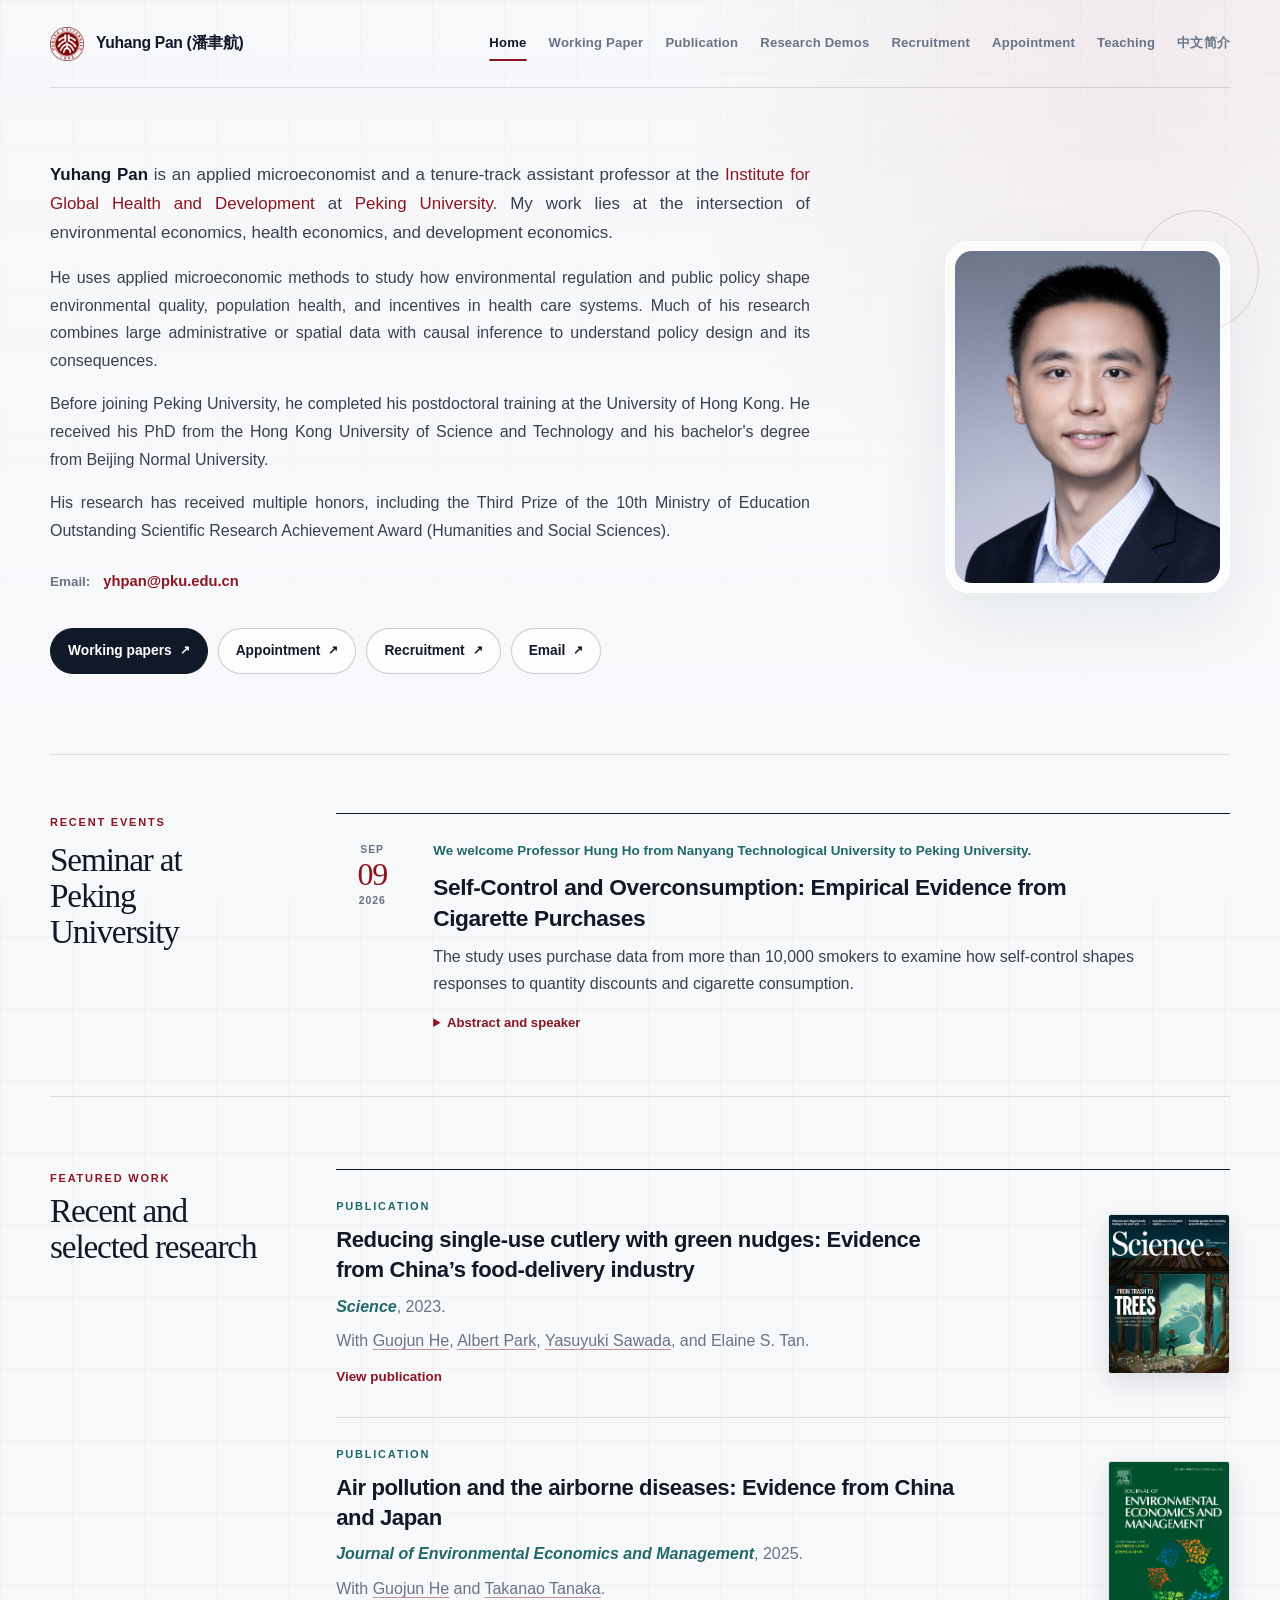
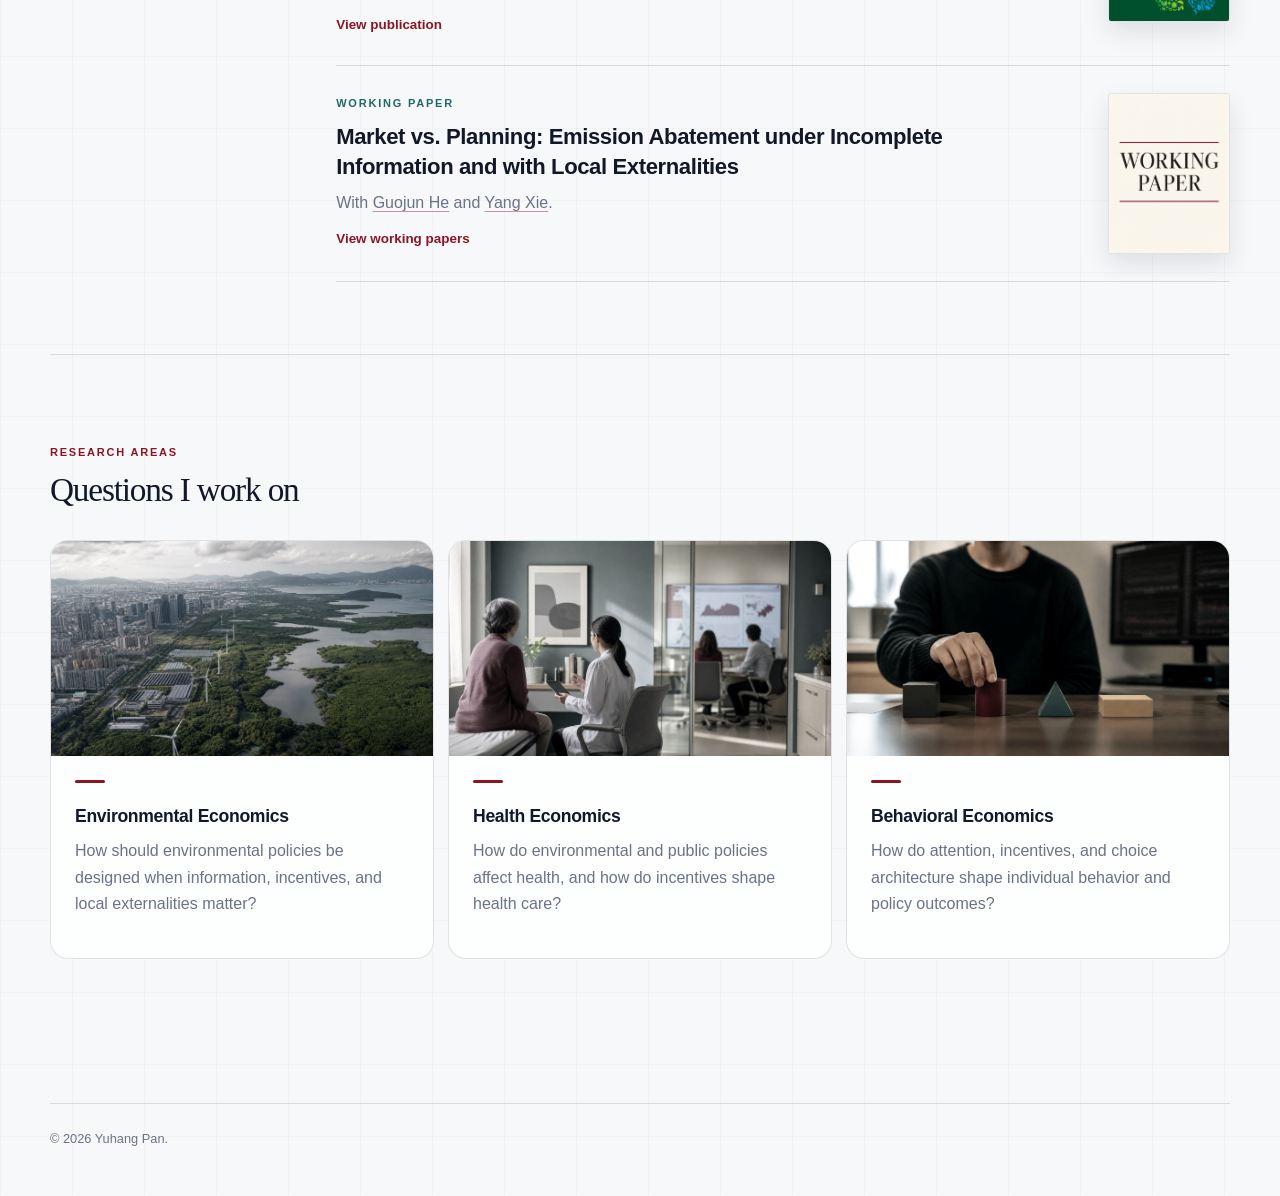
==== index.html @ e4c75067 "Add recent event and research demos" ====
<!doctype html>
<html lang="en">
  <head>
    <meta charset="utf-8" />
    <meta name="viewport" content="width=device-width, initial-scale=1" />
    <meta name="description" content="Personal academic website for Yuhang Pan, applied microeconomist." />
    <title>Yuhang Pan</title>
    <link rel="icon" href="assets/pku-logo.png" />
    <link rel="stylesheet" href="styles.css" />
  </head>
  <body>
    <div class="page">
      <header class="site-header">
        <a class="site-title" href="index.html"><img src="assets/pku-logo.png" alt="" /> <span class="site-name">Yuhang Pan (潘聿航)</span></a>
        <nav aria-label="Primary navigation">
          <a aria-current="page" href="index.html">Home</a>
          <a href="working-papers.html">Working Paper</a>
          <a href="publications.html">Publication</a>
          <a href="research-demos.html">Research Demos</a>
          <a href="recruiting.html">Recruitment</a>
          <a href="appointment.html">Appointment</a>
          <a href="teaching.html">Teaching</a>
          <a href="zh.html">中文简介</a>
        </nav>
      </header>

      <main>
        <section class="hero">
          <div class="hero-copy">
            <p class="intro-copy">
              <strong>Yuhang Pan</strong> is an applied microeconomist and a tenure-track assistant professor at the
              <a href="https://www.ghd.pku.edu.cn/">Institute for Global Health and Development</a>
              at <a href="https://www.pku.edu.cn/">Peking University</a>. My work lies at the
              intersection of environmental economics, health economics, and development economics.
            </p>
            <p class="intro-copy">
              He uses applied microeconomic methods to study how environmental regulation and public
              policy shape environmental quality, population health, and incentives in health care
              systems. Much of his research combines large administrative or spatial data with causal
              inference to understand policy design and its consequences.
            </p>
            <p class="intro-copy">
              Before joining Peking University, he completed his postdoctoral training at the University
              of Hong Kong. He received his PhD from the Hong Kong University of Science and Technology
              and his bachelor's degree from Beijing Normal University.
            </p>
            <p class="intro-copy">
              His research has received multiple honors, including the Third Prize of the 10th Ministry
              of Education Outstanding Scientific Research Achievement Award (Humanities and Social Sciences).
            </p>
            <p class="hero-email"><span>Email:</span> <a href="mailto:yhpan@pku.edu.cn">yhpan@pku.edu.cn</a></p>
            <div class="hero-actions" aria-label="Key links">
              <a class="button primary" href="working-papers.html">Working papers</a>
              <a class="button" href="appointment.html">Appointment</a>
              <a class="button" href="recruiting.html">Recruitment</a>
              <a class="button" href="mailto:yhpan@pku.edu.cn">Email</a>
            </div>
          </div>

          <aside class="profile-card" aria-label="Profile">
            <img src="assets/profile.jpg" alt="Yuhang Pan" onerror="this.hidden = true; this.nextElementSibling.hidden = false;" />
            <div class="photo-placeholder" hidden>Photo</div>
          </aside>
        </section>

        <section class="recent-events" aria-labelledby="recent-events-title">
          <div class="recent-events-heading">
            <p class="section-kicker">Recent Events</p>
            <h2 id="recent-events-title">Seminar at Peking University</h2>
          </div>
          <article class="event-card">
            <div class="event-date"><span>SEP</span><strong>09</strong><span>2026</span></div>
            <div class="event-copy">
              <p class="event-welcome">We welcome Professor Hung Ho from Nanyang Technological University to Peking University.</p>
              <h3>Self-Control and Overconsumption: Empirical Evidence from Cigarette Purchases</h3>
              <p>The study uses purchase data from more than 10,000 smokers to examine how self-control shapes responses to quantity discounts and cigarette consumption.</p>
              <details class="event-details">
                <summary>Abstract and speaker</summary>
                <div>
                  <p>Many smokers forgo multipack discounts and make frequent single-pack purchases. Using an instrumental-variable strategy and a structural model, the paper shows that buying an additional discounted pack raises daily smoking, and evaluates smaller pack sizes and quantity-discount bans as policy tools.</p>
                  <p><strong>Hung Ho</strong> is an Assistant Professor at Nanyang Business School, NTU Singapore. His research lies at the intersection of marketing, public policy, and behavioral industrial organization.</p>
                </div>
              </details>
            </div>
          </article>
        </section>

        <section class="section-grid" aria-labelledby="featured-work">
          <div>
            <p class="section-kicker">Featured Work</p>
            <h2 id="featured-work">Recent and selected research</h2>
          </div>
          <div class="feature-list">
            <article class="feature-item">
              <div class="feature-copy">
                <p class="tag">Publication</p>
                <h3>Reducing single-use cutlery with green nudges: Evidence from China’s food-delivery industry</h3>
                <p class="publication-venue"><em>Science</em>, 2023.</p>
                <p class="publication-authors">With <a href="https://www.guojunhe.com/">Guojun He</a>, <a href="https://econ.hkust.edu.hk/faculty-and-staff/directory/albertpark">Albert Park</a>, <a href="https://sites.google.com/site/yasuyukisawadapage/main">Yasuyuki Sawada</a>, and Elaine S. Tan.</p>
                <a href="https://doi.org/10.1126/science.add9884">View publication</a>
              </div>
              <img class="publication-cover" src="assets/cover-science-2023-09-08.jpg" alt="Cover of Science, 8 September 2023" />
            </article>
            <article class="feature-item">
              <div class="feature-copy">
                <p class="tag">Publication</p>
                <h3>Air pollution and the airborne diseases: Evidence from China and Japan</h3>
                <p class="publication-venue"><em>Journal of Environmental Economics and Management</em>, 2025.</p>
                <p class="publication-authors">With <a href="https://www.guojunhe.com/">Guojun He</a> and <a href="https://www.takanao-tanaka.com/home">Takanao Tanaka</a>.</p>
                <a href="https://doi.org/10.1016/j.jeem.2025.103117">View publication</a>
              </div>
              <img class="publication-cover" src="assets/cover-jeem.jpg" alt="Cover of the Journal of Environmental Economics and Management" />
            </article>
            <article class="feature-item">
              <div class="feature-copy">
                <p class="tag">Working Paper</p>
                <h3>Market vs. Planning: Emission Abatement under Incomplete Information and with Local Externalities</h3>
                <p class="publication-authors">With <a href="https://www.guojunhe.com/">Guojun He</a> and <a href="https://yang-xie.super.site/">Yang Xie</a>.</p>
                <a href="working-papers.html">View working papers</a>
              </div>
              <img class="publication-cover" src="assets/cover-working-paper.jpg" alt="Working paper cover illustrating carbon markets and emission abatement" />
            </article>
          </div>
        </section>

        <section class="research-areas" aria-labelledby="research-areas">
          <p class="section-kicker">Research Areas</p>
          <h2 id="research-areas">Questions I work on</h2>
          <div class="area-grid">
            <article>
              <img src="assets/research-environment.jpg" alt="A city beside renewable energy infrastructure, wetlands, and forest" />
              <div class="area-copy">
              <h3>Environmental Economics</h3>
              <p>How should environmental policies be designed when information, incentives, and local externalities matter?</p>
              </div>
            </article>
            <article>
              <img src="assets/research-health.jpg" alt="A clinician speaking with a patient near a health-data research meeting" />
              <div class="area-copy">
              <h3>Health Economics</h3>
              <p>How do environmental and public policies affect health, and how do incentives shape health care?</p>
              </div>
            </article>
            <article>
              <img src="assets/research-healthcare.jpg" alt="A participant choosing among options in a behavioral research setting" />
              <div class="area-copy">
              <h3>Behavioral Economics</h3>
              <p>How do attention, incentives, and choice architecture shape individual behavior and policy outcomes?</p>
              </div>
            </article>
          </div>
        </section>

      </main>

      <footer>
        <p>© <span id="year"></span> Yuhang Pan.</p>
      </footer>
    </div>

    <script>
      document.querySelector("#year").textContent = new Date().getFullYear();
    </script>
  </body>
</html>
---- styles.css ----
:root {
  --ink: #111827;
  --ink-soft: #394150;
  --muted: #697386;
  --paper: #f7f8fa;
  --surface: rgba(255, 255, 255, 0.78);
  --line: rgba(17, 24, 39, 0.12);
  --line-strong: rgba(17, 24, 39, 0.22);
  --accent: #8b1522;
  --accent-dark: #68101a;
  --accent-soft: #f6e9eb;
  --signal: #216869;
  --max-width: 1180px;
  --radius: 18px;
  --shadow: 0 24px 70px rgba(17, 24, 39, 0.08);
}

* { box-sizing: border-box; }

html { scroll-behavior: smooth; }

body {
  margin: 0;
  color: var(--ink);
  background:
    radial-gradient(circle at 88% 4%, rgba(139, 21, 34, 0.08), transparent 28rem),
    linear-gradient(rgba(17, 24, 39, 0.025) 1px, transparent 1px),
    linear-gradient(90deg, rgba(17, 24, 39, 0.025) 1px, transparent 1px),
    var(--paper);
  background-size: auto, 72px 72px, 72px 72px, auto;
  font-family: Inter, ui-sans-serif, -apple-system, BlinkMacSystemFont, "Segoe UI", sans-serif;
  font-size: 16px;
  line-height: 1.68;
  -webkit-font-smoothing: antialiased;
}

body::before {
  position: fixed;
  z-index: -1;
  inset: 0;
  background: linear-gradient(180deg, rgba(247, 248, 250, 0.12), var(--paper) 820px);
  content: "";
  pointer-events: none;
}

::selection { background: var(--accent); color: #fff; }

a { color: var(--accent); text-decoration: none; text-underline-offset: 0.2em; }
a:hover { color: var(--accent-dark); text-decoration: underline; }
a:focus-visible { outline: 3px solid rgba(139, 21, 34, 0.26); outline-offset: 4px; border-radius: 3px; }

.page { width: min(var(--max-width), calc(100% - 48px)); margin: 0 auto; }

.site-header {
  position: relative;
  z-index: 5;
  display: grid;
  grid-template-columns: auto 1fr;
  gap: 34px;
  align-items: center;
  min-height: 88px;
  border-bottom: 1px solid var(--line);
}

.site-title { display: inline-flex; align-items: center; gap: 12px; color: var(--ink); font-size: 0.98rem; font-weight: 750; letter-spacing: -0.02em; }
.site-title:hover { color: var(--ink); text-decoration: none; }
.site-title img { width: 34px; height: 34px; object-fit: contain; filter: saturate(0.82); }

nav { display: flex; flex-wrap: wrap; justify-content: flex-end; gap: 7px 22px; font-size: 0.82rem; font-weight: 620; letter-spacing: 0.015em; }
nav a { position: relative; padding: 8px 0; color: var(--muted); }
nav a:hover { color: var(--ink); text-decoration: none; }
nav a[aria-current="page"] { color: var(--ink); }
nav a[aria-current="page"]::after { position: absolute; right: 0; bottom: 2px; left: 0; height: 2px; border-radius: 2px; background: var(--accent); content: ""; }

h1, h2, h3, p { margin-top: 0; }
h1, h2 { font-family: "Iowan Old Style", "Palatino Linotype", Georgia, serif; font-weight: 520; letter-spacing: -0.045em; }
h1 { margin-bottom: 22px; font-size: clamp(3rem, 6.5vw, 5.8rem); line-height: 0.92; }
h2 { margin-bottom: 18px; font-size: clamp(2rem, 4vw, 3.25rem); line-height: 1; }
h3 { margin-bottom: 9px; font-size: 1.1rem; line-height: 1.35; letter-spacing: -0.018em; }
p { max-width: 760px; }

.eyebrow, .section-kicker, .tag { color: var(--accent); font-size: 0.69rem; font-weight: 760; letter-spacing: 0.16em; text-transform: uppercase; }

.hero { display: grid; grid-template-columns: minmax(0, 1fr) 285px; gap: clamp(44px, 8vw, 106px); align-items: center; min-height: 640px; padding: 72px 0 80px; }
.hero-copy { max-width: 770px; animation: rise 700ms ease-out both; }
.intro-copy { color: var(--ink-soft); font-size: 1rem; line-height: 1.72; text-align: justify; text-justify: inter-word; hyphens: auto; }
.intro-copy:first-child { font-size: 1.06rem; }
.intro-copy:first-child strong { color: var(--ink); font-weight: 760; }
.hero-email { display: flex; gap: 13px; align-items: baseline; margin-top: 25px; color: var(--ink-soft); font-size: 0.92rem; }
.hero-email span { color: var(--muted); font-size: 0.84rem; font-weight: 650; letter-spacing: 0; }
.hero-email a { font-weight: 650; }
.hero-actions { display: flex; flex-wrap: wrap; gap: 10px; margin-top: 34px; }

.button { display: inline-flex; align-items: center; justify-content: center; min-height: 46px; padding: 10px 17px; border: 1px solid var(--line-strong); border-radius: 999px; background: rgba(255,255,255,0.64); color: var(--ink); font-size: 0.86rem; font-weight: 720; line-height: 1.2; transition: transform 180ms ease, border-color 180ms ease, box-shadow 180ms ease, background 180ms ease; }
.button::after { margin-left: 8px; content: "↗"; font-size: 0.9em; }
.button:hover { border-color: var(--accent); color: var(--accent); text-decoration: none; transform: translateY(-2px); box-shadow: 0 10px 26px rgba(17,24,39,0.09); }
.button.primary { border-color: var(--ink); background: var(--ink); color: #fff; }
.button.primary:hover { border-color: var(--accent); background: var(--accent); color: #fff; }

.profile-card { position: relative; justify-self: end; width: min(100%, 285px); padding: 9px; border: 1px solid rgba(255,255,255,0.88); border-radius: 24px; background: rgba(255,255,255,0.64); box-shadow: var(--shadow); backdrop-filter: blur(18px); animation: rise 700ms 100ms ease-out both; }
.profile-card::before { position: absolute; z-index: -1; top: -32px; right: -30px; width: 120px; height: 120px; border: 1px solid rgba(139,21,34,0.17); border-radius: 50%; content: ""; }
.profile-card img, .photo-placeholder { display: block; width: 100%; aspect-ratio: 4 / 5; border-radius: 17px; background: #e9ebee; object-fit: cover; object-position: center 22%; filter: saturate(0.78) contrast(1.03); }
.photo-placeholder, .avatar-placeholder { display: grid; place-items: center; color: var(--muted); font-weight: 700; }
.photo-placeholder[hidden] { display: none; }

.recent-events { display: grid; grid-template-columns: 235px minmax(0, 1fr); gap: clamp(30px, 4vw, 58px); padding: 58px 0; border-top: 1px solid var(--line); }
.recent-events-heading h2 { max-width: 220px; font-size: clamp(1.55rem, 2.6vw, 2.15rem); line-height: 1.08; letter-spacing: -0.035em; }
.event-card { display: grid; grid-template-columns: 72px minmax(0, 1fr); gap: 25px; padding: 26px 0 4px; border-top: 1px solid var(--ink); }
.event-date { display: flex; flex-direction: column; align-items: center; padding-top: 3px; color: var(--muted); font-size: 0.66rem; font-weight: 750; letter-spacing: 0.08em; line-height: 1.2; }
.event-date strong { color: var(--accent); font-family: "Iowan Old Style", "Palatino Linotype", Georgia, serif; font-size: 2rem; font-weight: 520; letter-spacing: -0.04em; }
.event-copy h3 { max-width: 720px; margin-bottom: 10px; font-size: clamp(1.15rem, 2vw, 1.42rem); }
.event-copy > p { margin-bottom: 10px; color: var(--ink-soft); }
.event-copy .event-welcome { color: var(--signal); font-size: 0.84rem; font-weight: 680; }
.event-details { margin-top: 15px; font-size: 0.82rem; }
.event-details summary { color: var(--accent); cursor: pointer; font-weight: 720; }
.event-details div { margin-top: 13px; padding: 17px 19px; border-left: 2px solid var(--line-strong); background: rgba(255,255,255,0.48); }
.event-details div p { margin-bottom: 11px; color: var(--muted); }
.event-details div p:last-child { margin-bottom: 0; }

.section-grid { display: grid; grid-template-columns: 235px minmax(0, 1fr); gap: clamp(30px, 4vw, 58px); padding: 72px 0; border-top: 1px solid var(--line); }
.section-grid .section-kicker { margin-bottom: 5px; }
.section-grid > div:first-child h2 { max-width: 220px; font-size: clamp(1.55rem, 2.6vw, 2.15rem); line-height: 1.08; letter-spacing: -0.035em; }
.feature-list { display: grid; border-top: 1px solid var(--ink); }
.feature-item { position: relative; display: grid; grid-template-columns: minmax(0, 1fr) 122px; gap: 34px; align-items: center; padding: 27px 0; border-bottom: 1px solid var(--line); transition: padding-left 180ms ease; }
.feature-item:hover { padding-left: 8px; }
.feature-item p { margin-bottom: 8px; color: var(--muted); }
.feature-item .tag { margin-bottom: 9px; color: var(--signal); }
.feature-item h3 { max-width: 650px; padding-right: 24px; font-size: clamp(1.12rem, 2vw, 1.38rem); }
.feature-copy > a { font-size: 0.84rem; font-weight: 700; }
.publication-cover { display: block; width: 122px; aspect-ratio: 0.76; border: 1px solid var(--line); border-radius: 3px; background: #fff; box-shadow: 0 10px 24px rgba(17,24,39,0.11); object-fit: cover; object-position: center top; transition: transform 220ms ease, box-shadow 220ms ease; }
.feature-item:hover .publication-cover { box-shadow: 0 14px 30px rgba(17,24,39,0.15); transform: translateY(-2px) rotate(0.4deg); }

.research-areas { padding: 88px 0 96px; border-top: 1px solid var(--line); }
.research-areas > h2 { max-width: 330px; font-size: clamp(1.55rem, 2.6vw, 2.15rem); line-height: 1.08; letter-spacing: -0.035em; }
.area-grid { display: grid; grid-template-columns: repeat(3, 1fr); gap: 14px; margin-top: 32px; }
.area-grid article, .member-card, .callout { border: 1px solid var(--line); background: var(--surface); backdrop-filter: blur(12px); }
.area-grid article { min-height: 300px; padding: 0; overflow: hidden; border-radius: var(--radius); transition: transform 180ms ease, border-color 180ms ease, box-shadow 180ms ease; }
.area-grid article:hover { border-color: var(--line-strong); box-shadow: 0 18px 40px rgba(17,24,39,0.06); transform: translateY(-4px); }
.area-grid article > img { display: block; width: 100%; aspect-ratio: 16 / 9; object-fit: cover; filter: saturate(0.48) contrast(1.04); transition: filter 240ms ease, transform 400ms ease; }
.area-grid article:hover > img { filter: saturate(0.72) contrast(1.04); transform: scale(1.025); }
.area-copy { position: relative; padding: 24px; }
.area-copy::before { display: block; width: 30px; height: 3px; margin-bottom: 22px; border-radius: 2px; background: var(--accent); content: ""; }
.area-grid p, .member-card p, .callout p { color: var(--muted); }

.content-page { max-width: 940px; min-height: calc(100vh - 180px); padding: 84px 0 70px; }
.content-page > h1 { margin-bottom: 48px; font-size: clamp(3.4rem, 7vw, 6.1rem); }
.content-page > h1::after { display: block; width: 42px; height: 4px; margin-top: 28px; border-radius: 2px; background: var(--accent); content: ""; }
.content-page > h2 { margin-top: 58px; font-size: clamp(1.55rem, 3vw, 2.3rem); }
.recruitment-page { max-width: 1040px; }
.recruitment-intro { display: grid; grid-template-columns: minmax(0, 1fr) minmax(300px, 0.75fr); column-gap: clamp(42px, 8vw, 100px); align-items: end; margin-bottom: 58px; }
.recruitment-intro .eyebrow { grid-column: 1 / -1; }
.recruitment-intro h1 { margin: 0; font-size: clamp(1.9rem, 4vw, 3.4rem); line-height: 1; }
.recruitment-intro h1 span { color: var(--muted); font-size: 0.58em; font-weight: 480; letter-spacing: -0.025em; white-space: nowrap; }
.recruitment-list { border-top: 1px solid var(--ink); }
.recruitment-role { display: grid; grid-template-columns: minmax(210px, 0.72fr) minmax(0, 1.6fr); gap: clamp(32px, 7vw, 88px); padding: 42px 0 46px; border-bottom: 1px solid var(--line); }
.role-type { margin-bottom: 8px; color: var(--signal); font-size: 0.72rem; font-weight: 760; letter-spacing: 0.09em; text-transform: uppercase; }
.role-heading h2, .recruitment-contact h2 { margin-bottom: 9px; font-family: Inter, ui-sans-serif, sans-serif; font-size: clamp(1.35rem, 2.5vw, 1.8rem); font-weight: 650; letter-spacing: -0.035em; line-height: 1.15; }
.role-location { margin: 0; color: var(--muted); font-size: 0.88rem; }
.role-copy p { max-width: 680px; margin-bottom: 24px; color: var(--ink-soft); text-align: justify; text-justify: inter-word; hyphens: auto; }
.role-copy p:last-child { margin-bottom: 0; }
.role-copy h3 { margin: 27px 0 7px; color: var(--ink); font-size: 0.78rem; font-weight: 760; letter-spacing: 0.075em; text-transform: uppercase; }
.program-details { margin: 26px 0 30px; border: 1px solid var(--line); border-radius: 12px; background: rgba(255,255,255,0.52); }
.program-details summary { padding: 15px 18px; color: var(--accent); cursor: pointer; font-size: 0.86rem; font-weight: 720; list-style-position: inside; }
.program-details div { padding: 0 18px 18px; }
.program-details div p { margin: 0 0 14px; font-size: 0.9rem; }
.program-details div p:last-child { margin-bottom: 0; }
.recruitment-contact { display: grid; grid-template-columns: minmax(210px, 0.72fr) minmax(0, 1.6fr); gap: 8px clamp(32px, 7vw, 88px); margin-top: 42px; padding: 30px; border-radius: var(--radius); background: var(--surface); }
.recruitment-contact .role-type { grid-column: 1; }
.recruitment-contact h2 { grid-column: 1; }
.recruitment-contact > p:last-child { grid-column: 2; grid-row: 1 / span 2; margin: 0; color: var(--ink-soft); }
.paper-page, .publication-page { max-width: 1040px; }
.research-page-header { margin-bottom: 54px; }
.research-page-header h1 { margin-bottom: 0; font-size: clamp(2.4rem, 5vw, 4.4rem); }
.research-page-header h1::after { display: block; width: 42px; height: 4px; margin-top: 25px; border-radius: 2px; background: var(--accent); content: ""; }
.research-page-header .meta { margin: 18px 0 0; }
.paper-list { display: grid; gap: 0; border-top: 1px solid var(--ink); }
.paper-item { padding: 36px 0 38px; border-bottom: 1px solid var(--line); transition: padding-left 180ms ease; }
.paper-item:hover { padding-left: 10px; }
.paper-body h2 { max-width: 880px; margin: 0 0 9px; font-family: Inter, ui-sans-serif, sans-serif; font-size: clamp(1.18rem, 2.1vw, 1.48rem); font-weight: 650; line-height: 1.38; letter-spacing: -0.025em; }
.paper-body p { margin-bottom: 8px; color: var(--ink-soft); }
.paper-status { color: var(--signal) !important; font-size: 0.86rem; font-weight: 650; }
.paper-actions { display: flex; flex-wrap: wrap; gap: 12px 24px; align-items: flex-start; margin-top: 18px; font-size: 0.82rem; font-weight: 700; }
.paper-actions > a::after { margin-left: 6px; content: "↗"; }
.compact-details summary, .abstract-details summary { color: var(--accent); cursor: pointer; list-style: none; }
.compact-details summary::-webkit-details-marker, .abstract-details summary::-webkit-details-marker { display: none; }
.compact-details summary::after, .abstract-details summary::after { display: inline-block; margin-left: 7px; content: "+"; transition: transform 180ms ease; }
.compact-details[open] summary::after, .abstract-details[open] summary::after { transform: rotate(45deg); }
.compact-details p { max-width: 800px; margin: 13px 0 0; padding: 16px 18px; border-left: 2px solid var(--line-strong); background: rgba(255,255,255,0.48); color: var(--muted); font-size: 0.86rem; font-weight: 450; }
.publication-section { display: grid; grid-template-columns: 180px minmax(0, 1fr); gap: clamp(34px, 6vw, 72px); margin-top: 62px; }
.publication-section:first-of-type { margin-top: 0; }
.publication-section-heading { align-self: start; position: sticky; top: 28px; }
.publication-section-heading h2 { margin: 0; font-size: clamp(1.55rem, 2.8vw, 2.15rem); }
.publication-list { border-top: 1px solid var(--ink); }
.publication-item { display: grid; grid-template-columns: 72px minmax(0, 1fr); gap: 24px; padding: 30px 0 32px; border-bottom: 1px solid var(--line); }
.publication-index { display: flex; flex-direction: column; gap: 2px; padding-top: 3px; color: var(--muted); font-size: 0.68rem; font-weight: 700; letter-spacing: 0.065em; text-transform: uppercase; }
.publication-index span:first-child { color: var(--ink); font-size: 0.8rem; }
.publication-copy h3 { max-width: 720px; margin-bottom: 10px; font-size: clamp(1.08rem, 1.8vw, 1.3rem); line-height: 1.42; }
.publication-copy h3 a { color: var(--ink); }
.publication-copy h3 a:hover { color: var(--accent); }
.publication-copy p { margin-bottom: 6px; }
.publication-copy .publication-authors { color: var(--muted); font-size: 0.9rem; }
.coauthors a, .publication-authors a { color: inherit; text-decoration: underline; text-decoration-color: rgba(139, 21, 34, 0.45); text-decoration-thickness: 1px; }
.coauthors a:hover, .publication-authors a:hover { color: var(--accent); text-decoration-color: currentColor; }
.publication-copy .publication-notes { margin-top: 9px; font-size: 0.88rem; }
.abstract-details { margin-top: 17px; font-size: 0.82rem; font-weight: 720; }
.abstract-copy { max-width: 760px; margin-top: 14px; padding: 20px 22px; border-left: 3px solid var(--accent); border-radius: 0 12px 12px 0; background: rgba(255,255,255,0.62); }
.abstract-copy p { margin: 0 0 10px; color: var(--ink-soft); font-size: 0.92rem; font-weight: 450; line-height: 1.72; }
.abstract-copy p:last-child { margin-bottom: 0; }
.wide-page { max-width: 100%; }
.lab-page { max-width: 980px; }
.lab-page h1 { margin-bottom: 28px; }
.lab-page h2 { font-family: Inter, ui-sans-serif, sans-serif; font-size: 1.3rem; font-weight: 650; letter-spacing: -0.02em; }
.lab-note { margin-top: 38px; padding: 28px; border: 1px solid var(--line); border-radius: var(--radius); background: var(--surface); }
.lab-grid { display: grid; grid-template-columns: repeat(4, minmax(0,1fr)); gap: 30px 22px; }
.lab-member h3 { margin: 13px 0 2px; font-size: 1rem; }
.lab-member p { margin: 0; color: var(--muted); font-size: 0.88rem; }
.lab-member img, .lab-member .avatar-placeholder { width: 108px; aspect-ratio: 1; border: 1px solid var(--line); border-radius: 16px; background: rgba(255,255,255,0.62); object-fit: cover; }
.former-list { display: grid; gap: 10px; max-width: 680px; }
.former-list p { display: flex; flex-wrap: wrap; justify-content: space-between; gap: 8px; margin: 0; padding: 13px 0; border-bottom: 1px solid var(--line); }
.former-list span, .meta, .links, footer p { color: var(--muted); }
.item-list { margin: 0; padding-left: 25px; }
.item-list > li { margin-bottom: 25px; padding-left: 6px; }
.item-list.compact > li { margin-bottom: 17px; }
.item-list li::marker { color: var(--accent); font-weight: 700; }
.publication-title, .publication-venue, .publication-authors, .publication-notes { display: block; }
.publication-title { margin-bottom: 3px; }
.publication-venue em { color: var(--signal); font-weight: 650; }
.publication-authors { color: var(--muted); }
.publication-notes { margin-top: 3px; color: var(--ink-soft); }
.member-section { margin-top: 54px; padding-top: 35px; border-top: 1px solid var(--line); }
.member-grid { display: grid; grid-template-columns: repeat(2, minmax(0,1fr)); gap: 16px; }
.member-card { display: grid; grid-template-columns: 92px minmax(0,1fr); gap: 17px; padding: 20px; border-radius: var(--radius); }
.member-card img, .avatar-placeholder { width: 92px; aspect-ratio: 1; border: 1px solid var(--line); border-radius: 14px; background: rgba(255,255,255,0.6); object-fit: cover; }
.callout { max-width: 820px; padding: 26px; border-left: 3px solid var(--accent); border-radius: 0 var(--radius) var(--radius) 0; }
.contact-list { display: grid; grid-template-columns: 90px minmax(0,1fr); gap: 9px 20px; max-width: 720px; margin: 30px 0 0; padding-top: 20px; border-top: 1px solid var(--line); }
.contact-list dt { color: var(--muted); font-weight: 700; }
.contact-list dd { margin: 0; }
.zh-copy { font-size: 17px; line-height: 1.9; }
.zh-profile { display: grid; grid-template-columns: minmax(0, 1fr) 250px; gap: clamp(42px, 7vw, 82px); align-items: start; }
.zh-profile .profile-card { position: sticky; top: 28px; }
.demos-page { max-width: 1040px; }
.demo-card { display: grid; grid-template-columns: minmax(0, 1fr) auto; gap: 42px; align-items: center; padding: 34px; border: 1px solid var(--line); border-radius: var(--radius); background: var(--surface); box-shadow: 0 18px 45px rgba(17,24,39,0.05); }
.demo-card h2 { margin-bottom: 14px; font-size: clamp(1.65rem, 3vw, 2.35rem); }
.demo-card p { margin-bottom: 0; color: var(--ink-soft); }
.demo-card .tag { margin-bottom: 9px; color: var(--signal); }
.demo-card .button { white-space: nowrap; }
.appointment-page { max-width: 100%; }
.booking-intro { display: grid; grid-template-columns: minmax(0, 1fr) 310px; gap: clamp(44px, 8vw, 100px); align-items: end; padding-bottom: 58px; }
.booking-intro h1 { margin-bottom: 26px; font-size: clamp(3rem, 6vw, 5.4rem); }
.booking-intro h1::after { display: none; }
.booking-intro > div > p:last-child { color: var(--ink-soft); }
.booking-details { display: grid; gap: 0; margin: 0; border-top: 1px solid var(--ink); }
.booking-details div { display: grid; grid-template-columns: 82px 1fr; gap: 16px; padding: 14px 0; border-bottom: 1px solid var(--line); }
.booking-details dt { color: var(--muted); font-size: 0.72rem; font-weight: 760; letter-spacing: 0.09em; text-transform: uppercase; }
.booking-details dd { margin: 0; color: var(--ink-soft); font-size: 0.9rem; }
.calendar-panel { padding: 32px; border: 1px solid var(--line); border-radius: 24px; background: rgba(255,255,255,0.72); box-shadow: var(--shadow); }
.calendar-heading { display: flex; justify-content: space-between; gap: 28px; align-items: center; margin-bottom: 24px; }
.calendar-heading .section-kicker { margin-bottom: 5px; }
.calendar-heading h2 { margin: 0; font-size: clamp(1.55rem, 2.6vw, 2.15rem); }
.booking-frame { display: block; width: 100%; height: 720px; border: 0; border-radius: 14px; background: #fff; }
.calendar-fallback { margin: 16px 0 0; color: var(--muted); font-size: 0.82rem; }
footer { margin-top: 48px; padding: 24px 0 46px; border-top: 1px solid var(--line); }
footer p { margin: 0; font-size: 0.8rem; }

@keyframes rise { from { opacity: 0; transform: translateY(18px); } to { opacity: 1; transform: translateY(0); } }

@media (prefers-reduced-motion: reduce) {
  html { scroll-behavior: auto; }
  *, *::before, *::after { animation-duration: 0.01ms !important; animation-iteration-count: 1 !important; transition-duration: 0.01ms !important; }
}

@media (max-width: 920px) {
  .site-header, .hero, .section-grid, .recent-events, .area-grid, .member-grid, .booking-intro { grid-template-columns: 1fr; }
  .site-header { gap: 4px; padding: 18px 0 12px; }
  nav { justify-content: flex-start; overflow-x: auto; flex-wrap: nowrap; padding-bottom: 3px; scrollbar-width: none; }
  nav::-webkit-scrollbar { display: none; }
  nav a { white-space: nowrap; }
  .hero { gap: 48px; min-height: 0; padding: 64px 0 76px; }
  .profile-card { justify-self: start; width: 260px; }
  .section-grid, .research-areas { padding: 68px 0; }
  .area-grid { grid-template-columns: repeat(3, minmax(0,1fr)); }
  .area-grid article { min-height: 0; }
  .lab-grid { grid-template-columns: repeat(2, minmax(0,1fr)); }
  .zh-profile { grid-template-columns: minmax(0, 1fr) 220px; }
}

@media (max-width: 680px) {
  .page { width: min(100% - 28px, var(--max-width)); }
  .site-title img { width: 30px; height: 30px; }
  .hero { padding-top: 54px; }
  .hero-actions { display: grid; grid-template-columns: repeat(2, minmax(0,1fr)); }
  .button { padding-inline: 13px; }
  .area-grid { grid-template-columns: 1fr; }
  .area-grid article { min-height: 190px; }
  .content-page { padding-top: 56px; }
  .research-page-header { margin-bottom: 40px; }
  .publication-section { grid-template-columns: 1fr; gap: 18px; margin-top: 48px; }
  .publication-section-heading { position: static; }
  .publication-item { grid-template-columns: 58px minmax(0, 1fr); gap: 16px; }
  .recruitment-intro { grid-template-columns: 1fr; gap: 24px; margin-bottom: 42px; }
  .recruitment-intro .eyebrow { grid-column: auto; margin-bottom: -12px; }
  .recruitment-role { grid-template-columns: 1fr; gap: 24px; padding: 32px 0 36px; }
  .recruitment-contact { grid-template-columns: 1fr; }
  .recruitment-contact .role-type, .recruitment-contact h2, .recruitment-contact > p:last-child { grid-column: auto; grid-row: auto; }
  .booking-intro { gap: 28px; padding-bottom: 38px; }
  .calendar-panel { padding: 16px; border-radius: 18px; }
  .calendar-heading { display: grid; }
  .calendar-heading .button { justify-self: start; }
  .booking-frame { height: 680px; }
  .content-page > h1 { margin-bottom: 38px; }
  .paper-item:hover { padding-left: 0; }
  .feature-item { grid-template-columns: minmax(0, 1fr) 88px; gap: 18px; padding-right: 0; }
  .feature-item h3 { padding-right: 0; }
  .publication-cover { width: 88px; }
  .lab-grid { grid-template-columns: 1fr 1fr; }
  .contact-list { grid-template-columns: 1fr; gap: 2px; }
  .zh-profile, .demo-card { grid-template-columns: 1fr; }
  .zh-profile .profile-card { position: static; }
  .demo-card .button { justify-self: start; }
}

@media (max-width: 420px) {
  .hero-actions { grid-template-columns: 1fr; }
  .profile-card { width: 100%; }
  .lab-grid { grid-template-columns: 1fr; }
}
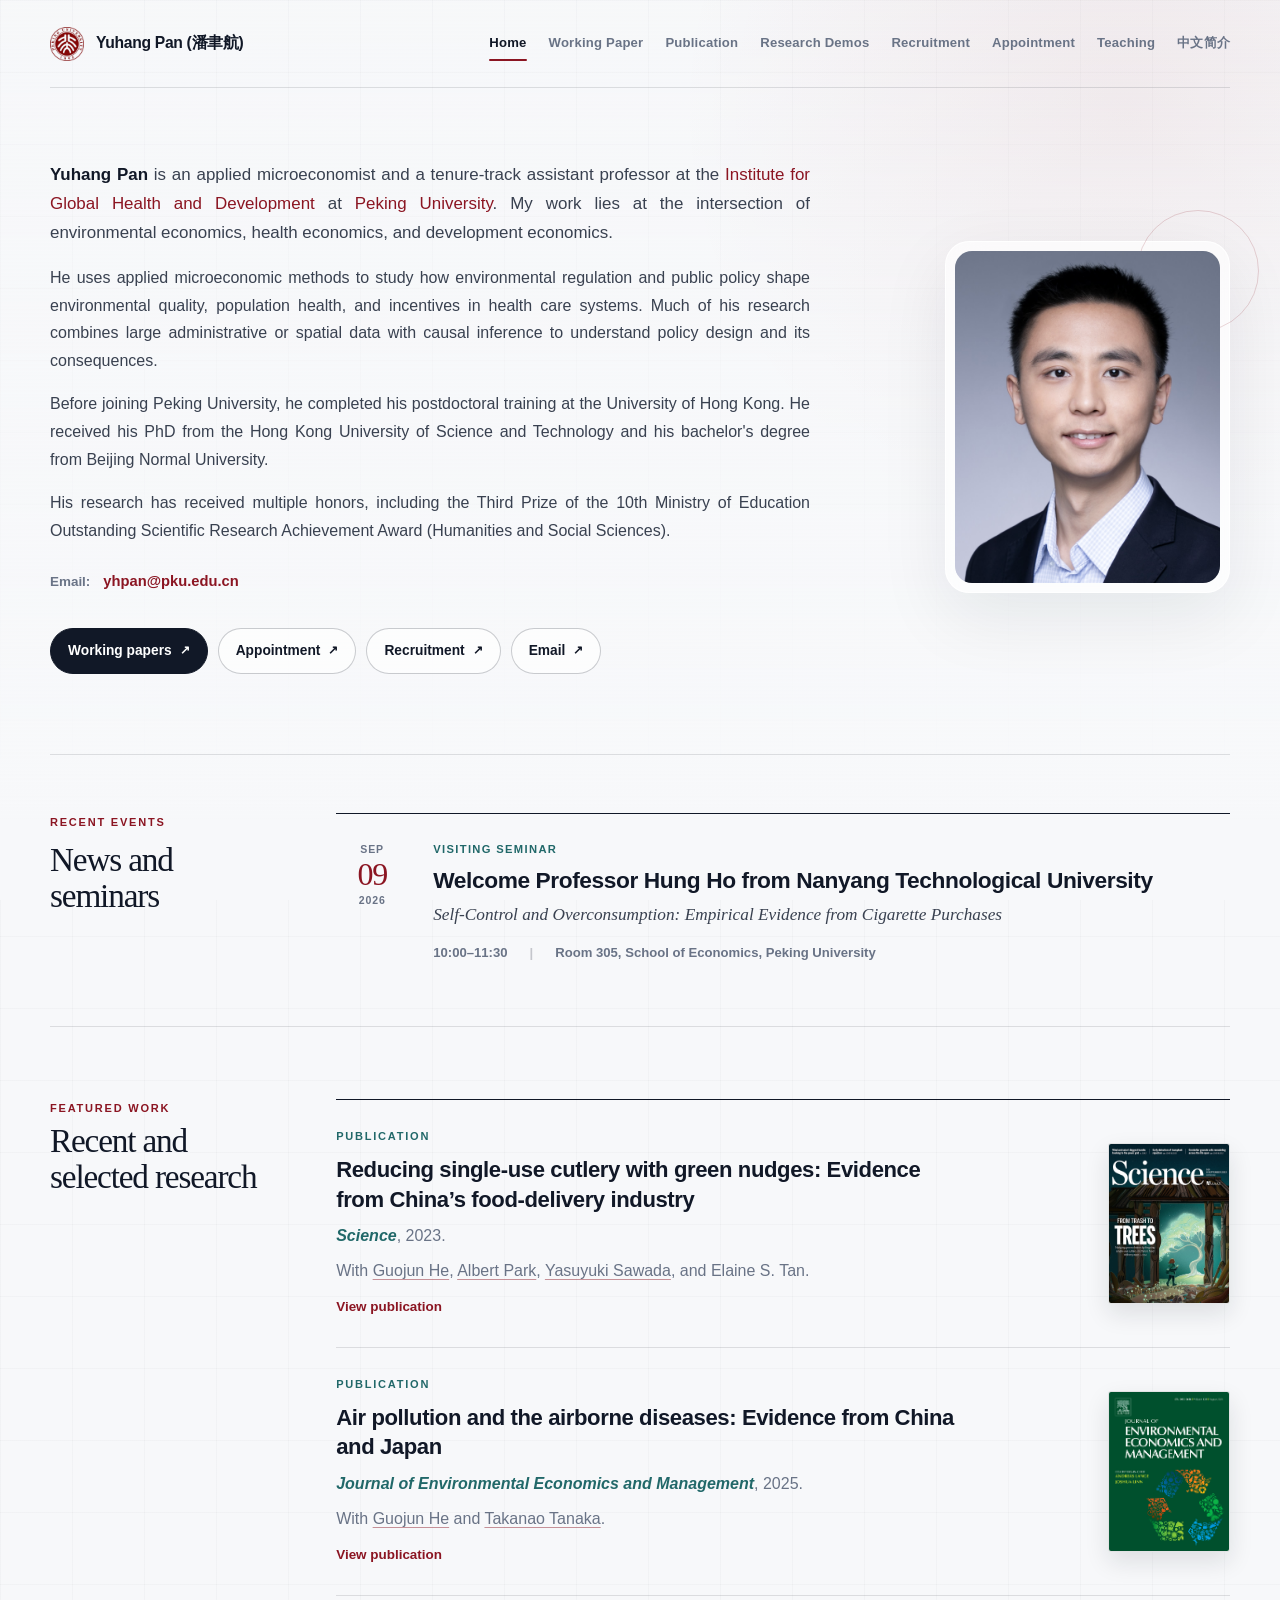
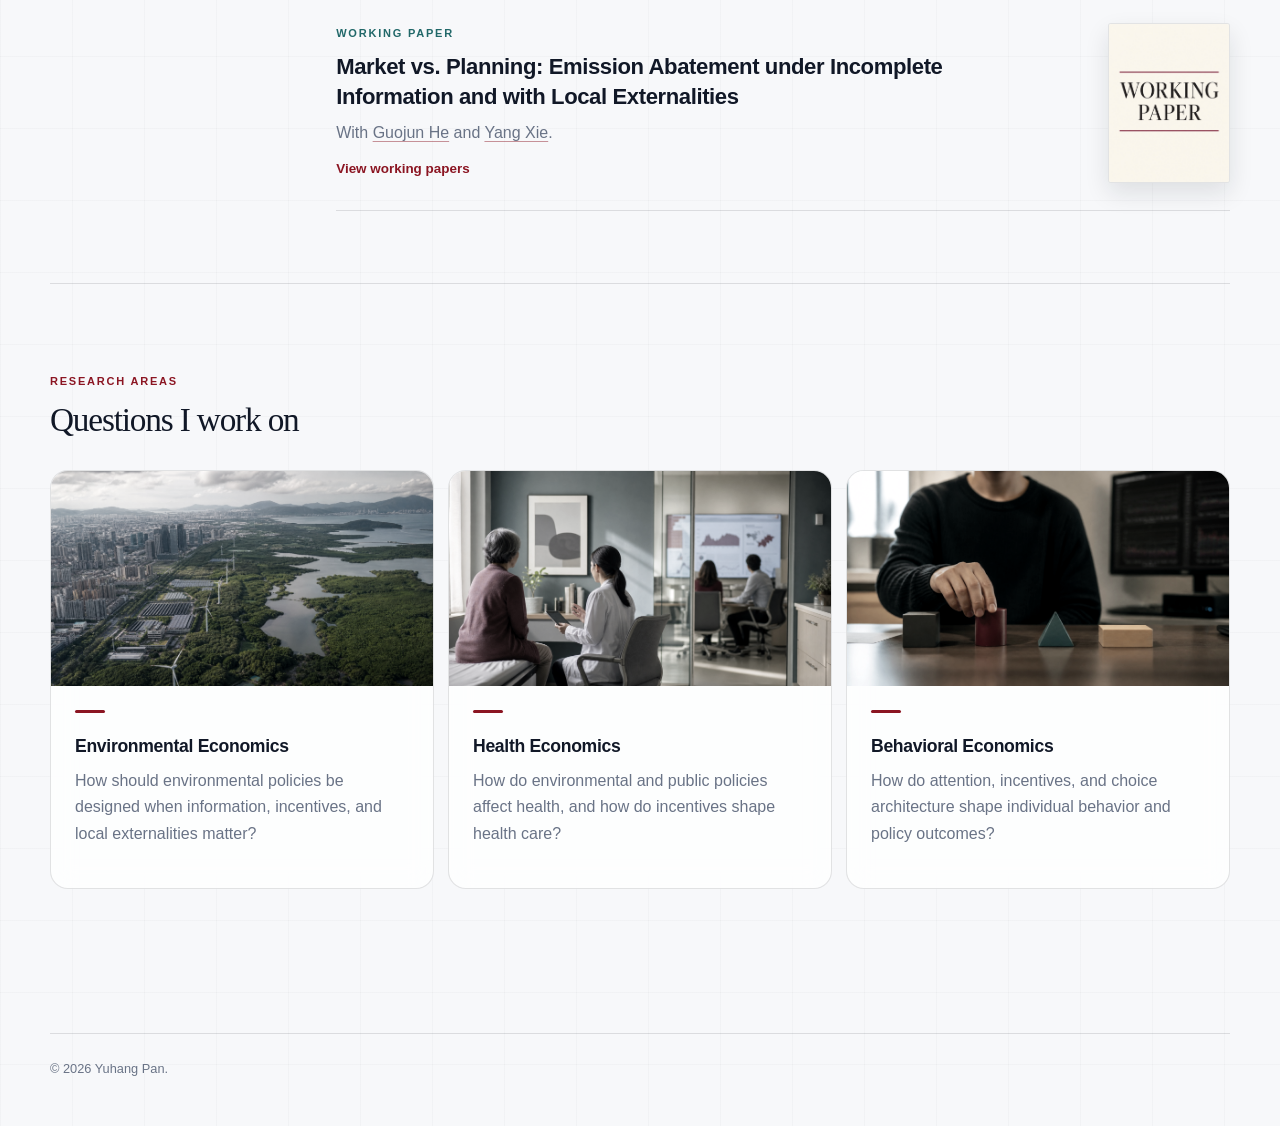
==== commit 4df97190: "Simplify recent seminar announcement" ====
--- a/index.html
+++ b/index.html
@@ -66,21 +66,15 @@
         <section class="recent-events" aria-labelledby="recent-events-title">
           <div class="recent-events-heading">
             <p class="section-kicker">Recent Events</p>
-            <h2 id="recent-events-title">Seminar at Peking University</h2>
+            <h2 id="recent-events-title">News and seminars</h2>
           </div>
           <article class="event-card">
             <div class="event-date"><span>SEP</span><strong>09</strong><span>2026</span></div>
             <div class="event-copy">
-              <p class="event-welcome">We welcome Professor Hung Ho from Nanyang Technological University to Peking University.</p>
-              <h3>Self-Control and Overconsumption: Empirical Evidence from Cigarette Purchases</h3>
-              <p>The study uses purchase data from more than 10,000 smokers to examine how self-control shapes responses to quantity discounts and cigarette consumption.</p>
-              <details class="event-details">
-                <summary>Abstract and speaker</summary>
-                <div>
-                  <p>Many smokers forgo multipack discounts and make frequent single-pack purchases. Using an instrumental-variable strategy and a structural model, the paper shows that buying an additional discounted pack raises daily smoking, and evaluates smaller pack sizes and quantity-discount bans as policy tools.</p>
-                  <p><strong>Hung Ho</strong> is an Assistant Professor at Nanyang Business School, NTU Singapore. His research lies at the intersection of marketing, public policy, and behavioral industrial organization.</p>
-                </div>
-              </details>
+              <p class="event-type">Visiting seminar</p>
+              <h3>Welcome Professor Hung Ho from Nanyang Technological University</h3>
+              <p class="event-title">Self-Control and Overconsumption: Empirical Evidence from Cigarette Purchases</p>
+              <p class="event-meta"><span>10:00–11:30</span><span>Room 305, School of Economics, Peking University</span></p>
             </div>
           </article>
         </section>
--- a/styles.css
+++ b/styles.css
@@ -108,14 +108,11 @@
 .event-card { display: grid; grid-template-columns: 72px minmax(0, 1fr); gap: 25px; padding: 26px 0 4px; border-top: 1px solid var(--ink); }
 .event-date { display: flex; flex-direction: column; align-items: center; padding-top: 3px; color: var(--muted); font-size: 0.66rem; font-weight: 750; letter-spacing: 0.08em; line-height: 1.2; }
 .event-date strong { color: var(--accent); font-family: "Iowan Old Style", "Palatino Linotype", Georgia, serif; font-size: 2rem; font-weight: 520; letter-spacing: -0.04em; }
-.event-copy h3 { max-width: 720px; margin-bottom: 10px; font-size: clamp(1.15rem, 2vw, 1.42rem); }
-.event-copy > p { margin-bottom: 10px; color: var(--ink-soft); }
-.event-copy .event-welcome { color: var(--signal); font-size: 0.84rem; font-weight: 680; }
-.event-details { margin-top: 15px; font-size: 0.82rem; }
-.event-details summary { color: var(--accent); cursor: pointer; font-weight: 720; }
-.event-details div { margin-top: 13px; padding: 17px 19px; border-left: 2px solid var(--line-strong); background: rgba(255,255,255,0.48); }
-.event-details div p { margin-bottom: 11px; color: var(--muted); }
-.event-details div p:last-child { margin-bottom: 0; }
+.event-copy h3 { max-width: 720px; margin-bottom: 7px; font-size: clamp(1.15rem, 2vw, 1.42rem); }
+.event-copy .event-type { margin-bottom: 6px; color: var(--signal); font-size: 0.7rem; font-weight: 760; letter-spacing: 0.12em; text-transform: uppercase; }
+.event-copy .event-title { margin-bottom: 15px; color: var(--ink-soft); font-family: "Iowan Old Style", "Palatino Linotype", Georgia, serif; font-size: 1.08rem; font-style: italic; line-height: 1.45; }
+.event-meta { display: flex; flex-wrap: wrap; gap: 6px 22px; margin: 0; color: var(--muted); font-size: 0.82rem; font-weight: 620; }
+.event-meta span + span::before { margin-right: 22px; color: var(--line-strong); content: "|"; }
 
 .section-grid { display: grid; grid-template-columns: 235px minmax(0, 1fr); gap: clamp(30px, 4vw, 58px); padding: 72px 0; border-top: 1px solid var(--line); }
 .section-grid .section-kicker { margin-bottom: 5px; }
@@ -179,6 +176,9 @@
 .paper-body h2 { max-width: 880px; margin: 0 0 9px; font-family: Inter, ui-sans-serif, sans-serif; font-size: clamp(1.18rem, 2.1vw, 1.48rem); font-weight: 650; line-height: 1.38; letter-spacing: -0.025em; }
 .paper-body p { margin-bottom: 8px; color: var(--ink-soft); }
 .paper-status { color: var(--signal) !important; font-size: 0.86rem; font-weight: 650; }
+.paper-series { margin: 0 0 8px; color: var(--signal) !important; font-size: 0.86rem; font-weight: 650; }
+.paper-series a { color: inherit; text-decoration: underline; text-decoration-color: rgba(33,104,105,0.4); }
+.paper-series a:hover { color: var(--accent); text-decoration-color: currentColor; }
 .paper-actions { display: flex; flex-wrap: wrap; gap: 12px 24px; align-items: flex-start; margin-top: 18px; font-size: 0.82rem; font-weight: 700; }
 .paper-actions > a::after { margin-left: 6px; content: "↗"; }
 .compact-details summary, .abstract-details summary { color: var(--accent); cursor: pointer; list-style: none; }
@@ -186,6 +186,8 @@
 .compact-details summary::after, .abstract-details summary::after { display: inline-block; margin-left: 7px; content: "+"; transition: transform 180ms ease; }
 .compact-details[open] summary::after, .abstract-details[open] summary::after { transform: rotate(45deg); }
 .compact-details p { max-width: 800px; margin: 13px 0 0; padding: 16px 18px; border-left: 2px solid var(--line-strong); background: rgba(255,255,255,0.48); color: var(--muted); font-size: 0.86rem; font-weight: 450; }
+.paper-actions .abstract-panel { flex-basis: 100%; }
+.paper-actions .abstract-panel p { line-height: 1.72; }
 .publication-section { display: grid; grid-template-columns: 180px minmax(0, 1fr); gap: clamp(34px, 6vw, 72px); margin-top: 62px; }
 .publication-section:first-of-type { margin-top: 0; }
 .publication-section-heading { align-self: start; position: sticky; top: 28px; }
@@ -317,6 +319,8 @@
   .zh-profile, .demo-card { grid-template-columns: 1fr; }
   .zh-profile .profile-card { position: static; }
   .demo-card .button { justify-self: start; }
+  .event-meta { display: grid; gap: 2px; }
+  .event-meta span + span::before { display: none; }
 }
 
 @media (max-width: 420px) {
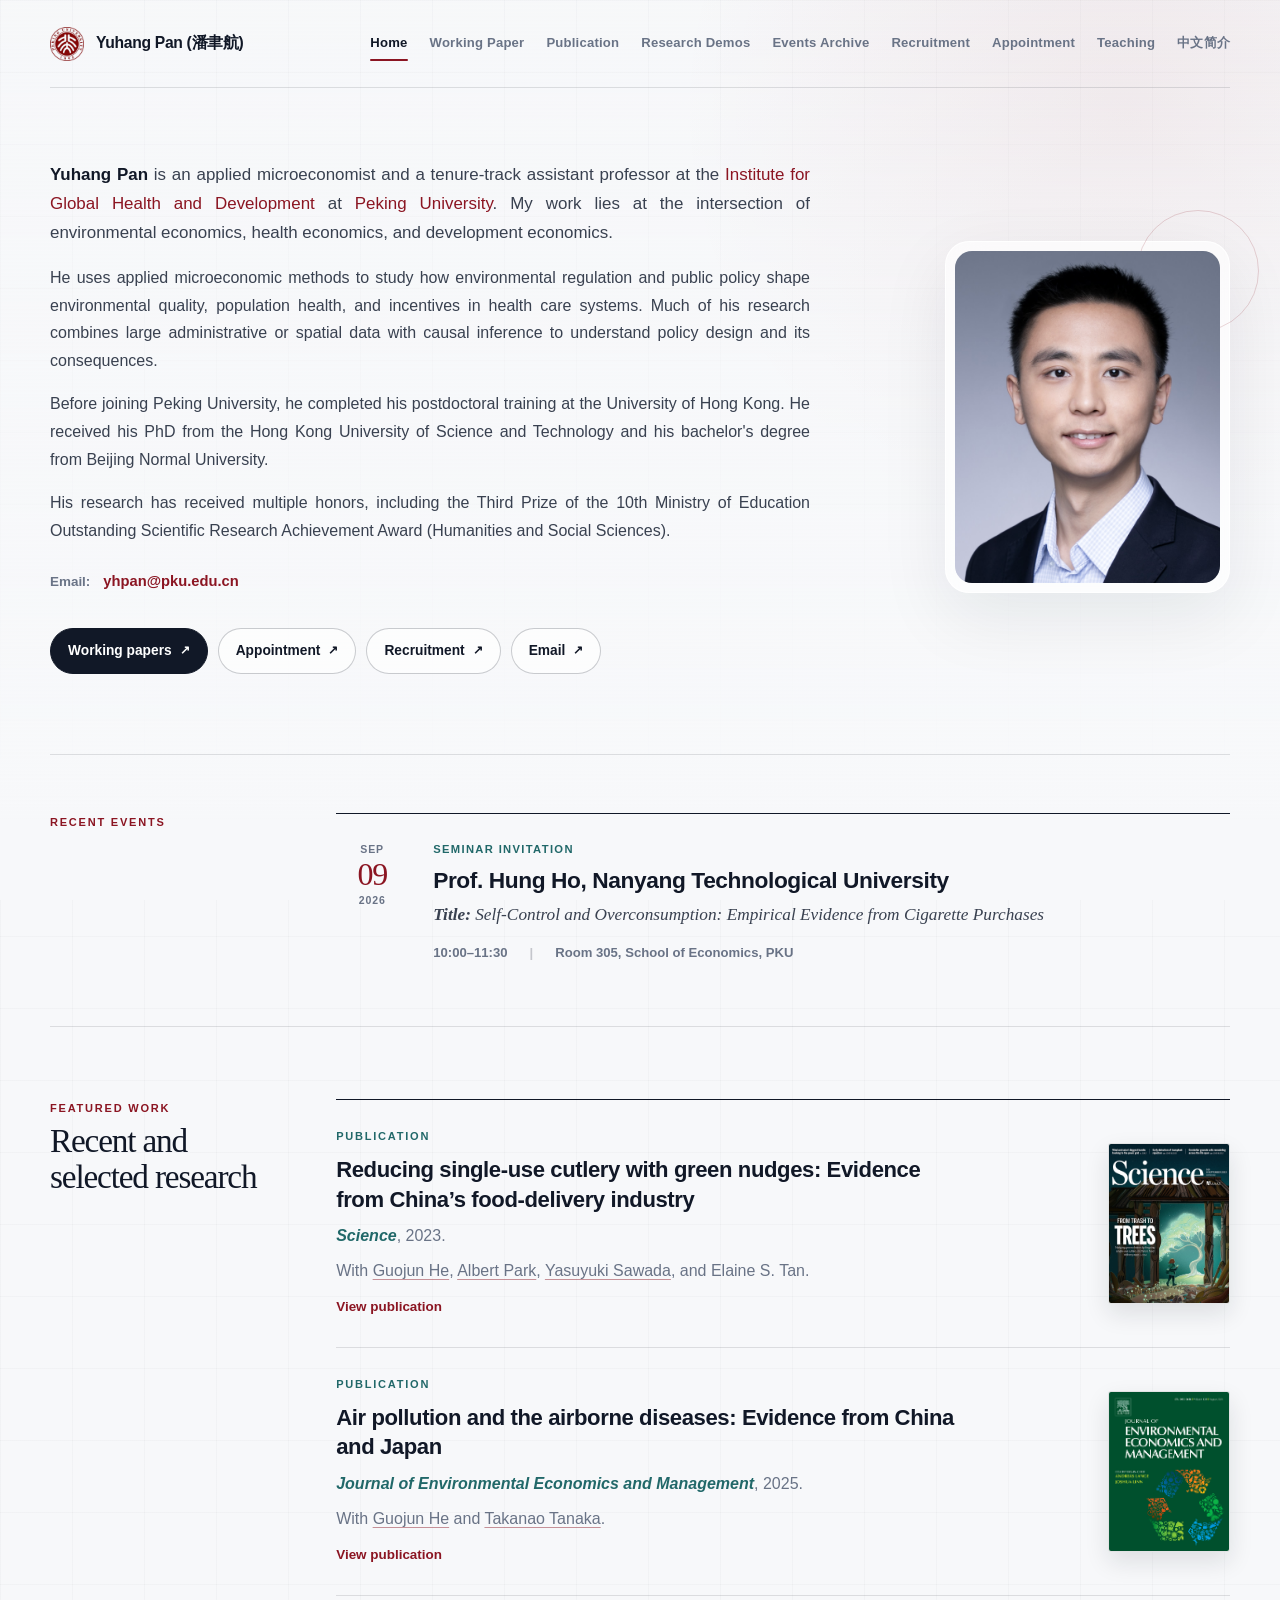
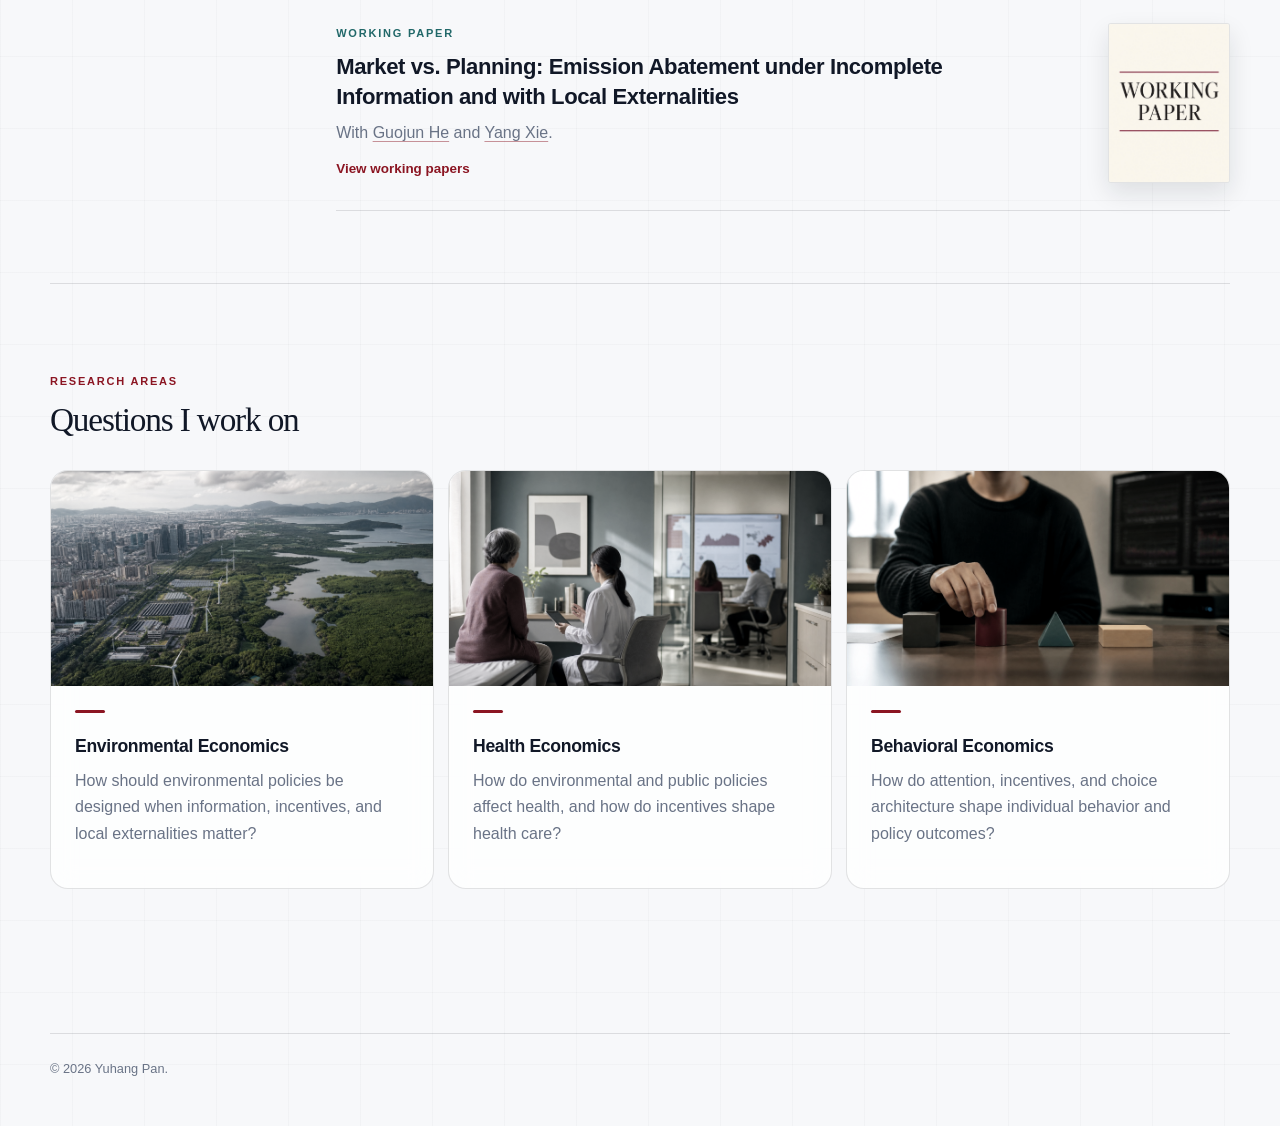
==== commit b5991dfe: "Add events archive and refine seminar listing" ====
--- a/index.html
+++ b/index.html
@@ -17,6 +17,7 @@
           <a href="working-papers.html">Working Paper</a>
           <a href="publications.html">Publication</a>
           <a href="research-demos.html">Research Demos</a>
+          <a href="events.html">Events Archive</a>
           <a href="recruiting.html">Recruitment</a>
           <a href="appointment.html">Appointment</a>
           <a href="teaching.html">Teaching</a>
@@ -65,16 +66,15 @@
 
         <section class="recent-events" aria-labelledby="recent-events-title">
           <div class="recent-events-heading">
-            <p class="section-kicker">Recent Events</p>
-            <h2 id="recent-events-title">News and seminars</h2>
+            <p class="section-kicker" id="recent-events-title">Recent Events</p>
           </div>
           <article class="event-card">
             <div class="event-date"><span>SEP</span><strong>09</strong><span>2026</span></div>
             <div class="event-copy">
-              <p class="event-type">Visiting seminar</p>
-              <h3>Welcome Professor Hung Ho from Nanyang Technological University</h3>
-              <p class="event-title">Self-Control and Overconsumption: Empirical Evidence from Cigarette Purchases</p>
-              <p class="event-meta"><span>10:00–11:30</span><span>Room 305, School of Economics, Peking University</span></p>
+              <p class="event-type">Seminar Invitation</p>
+              <h3>Prof. Hung Ho, Nanyang Technological University</h3>
+              <p class="event-title"><strong>Title:</strong> Self-Control and Overconsumption: Empirical Evidence from Cigarette Purchases</p>
+              <p class="event-meta"><span>10:00–11:30</span><span>Room 305, School of Economics, PKU</span></p>
             </div>
           </article>
         </section>
--- a/styles.css
+++ b/styles.css
@@ -241,6 +241,10 @@
 .zh-profile { display: grid; grid-template-columns: minmax(0, 1fr) 250px; gap: clamp(42px, 7vw, 82px); align-items: start; }
 .zh-profile .profile-card { position: sticky; top: 28px; }
 .demos-page { max-width: 1040px; }
+.events-page { max-width: 1040px; }
+.events-year { display: grid; grid-template-columns: 120px minmax(0, 1fr); gap: 42px; border-top: 1px solid var(--ink); }
+.events-year > h2 { margin: 28px 0 0; font-family: Inter, ui-sans-serif, sans-serif; font-size: 1rem; font-weight: 700; letter-spacing: 0; }
+.archive-event { margin: 0; padding: 28px 0 32px; border-top: 0; border-bottom: 1px solid var(--line); }
 .demo-card { display: grid; grid-template-columns: minmax(0, 1fr) auto; gap: 42px; align-items: center; padding: 34px; border: 1px solid var(--line); border-radius: var(--radius); background: var(--surface); box-shadow: 0 18px 45px rgba(17,24,39,0.05); }
 .demo-card h2 { margin-bottom: 14px; font-size: clamp(1.65rem, 3vw, 2.35rem); }
 .demo-card p { margin-bottom: 0; color: var(--ink-soft); }
@@ -316,7 +320,8 @@
   .publication-cover { width: 88px; }
   .lab-grid { grid-template-columns: 1fr 1fr; }
   .contact-list { grid-template-columns: 1fr; gap: 2px; }
-  .zh-profile, .demo-card { grid-template-columns: 1fr; }
+  .zh-profile, .demo-card, .events-year { grid-template-columns: 1fr; }
+  .events-year { gap: 0; }
   .zh-profile .profile-card { position: static; }
   .demo-card .button { justify-self: start; }
   .event-meta { display: grid; gap: 2px; }
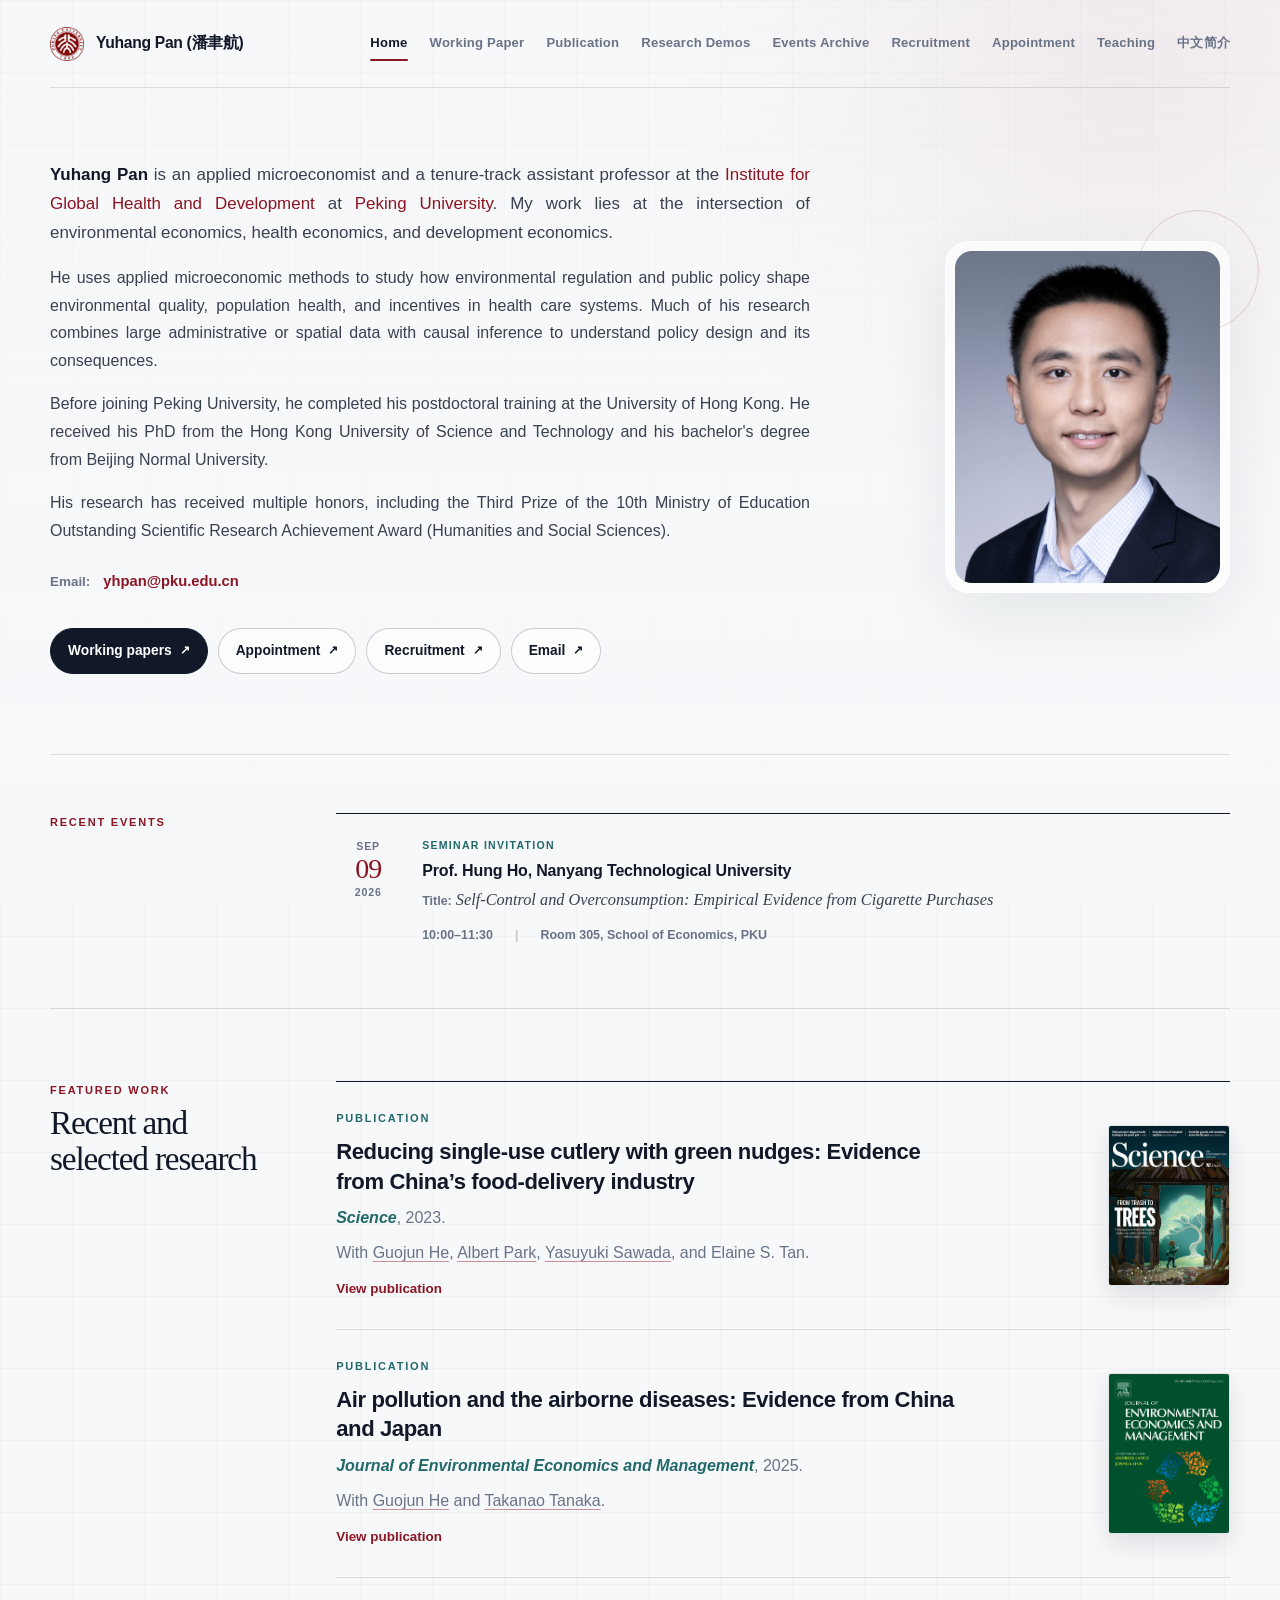
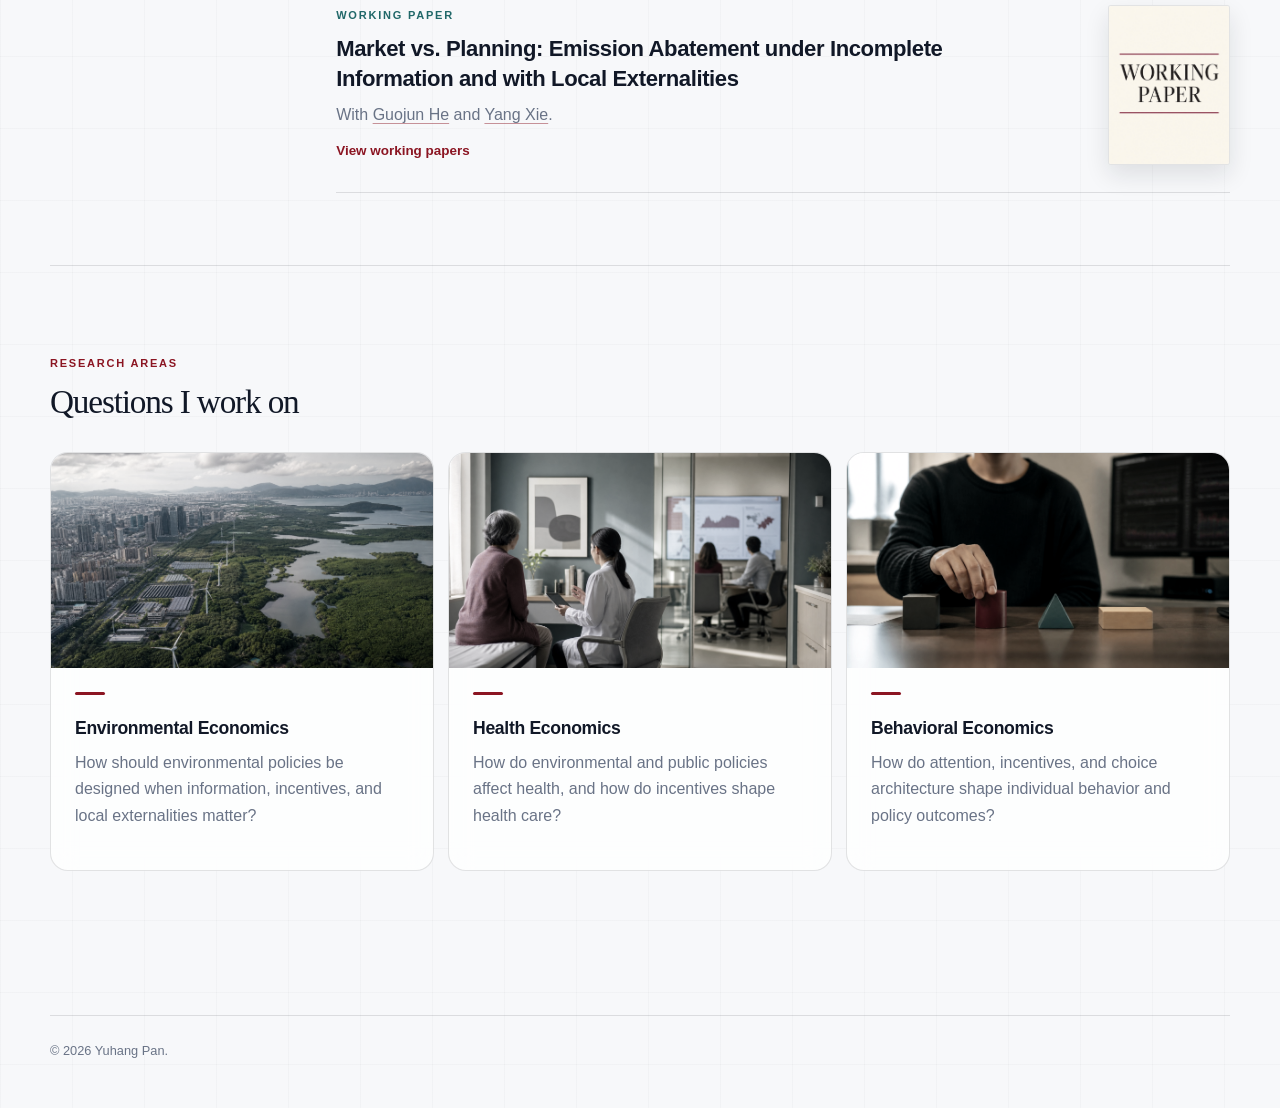
==== commit 2a488ded: "Refine event typography" ====
--- a/index.html
+++ b/index.html
@@ -73,7 +73,7 @@
             <div class="event-copy">
               <p class="event-type">Seminar Invitation</p>
               <h3>Prof. Hung Ho, Nanyang Technological University</h3>
-              <p class="event-title"><strong>Title:</strong> Self-Control and Overconsumption: Empirical Evidence from Cigarette Purchases</p>
+              <p class="event-title"><span>Title:</span> <cite>Self-Control and Overconsumption: Empirical Evidence from Cigarette Purchases</cite></p>
               <p class="event-meta"><span>10:00–11:30</span><span>Room 305, School of Economics, PKU</span></p>
             </div>
           </article>
--- a/styles.css
+++ b/styles.css
@@ -105,13 +105,15 @@
 
 .recent-events { display: grid; grid-template-columns: 235px minmax(0, 1fr); gap: clamp(30px, 4vw, 58px); padding: 58px 0; border-top: 1px solid var(--line); }
 .recent-events-heading h2 { max-width: 220px; font-size: clamp(1.55rem, 2.6vw, 2.15rem); line-height: 1.08; letter-spacing: -0.035em; }
-.event-card { display: grid; grid-template-columns: 72px minmax(0, 1fr); gap: 25px; padding: 26px 0 4px; border-top: 1px solid var(--ink); }
+.event-card { display: grid; grid-template-columns: 64px minmax(0, 1fr); gap: 22px; padding: 23px 0 4px; border-top: 1px solid var(--ink); }
 .event-date { display: flex; flex-direction: column; align-items: center; padding-top: 3px; color: var(--muted); font-size: 0.66rem; font-weight: 750; letter-spacing: 0.08em; line-height: 1.2; }
-.event-date strong { color: var(--accent); font-family: "Iowan Old Style", "Palatino Linotype", Georgia, serif; font-size: 2rem; font-weight: 520; letter-spacing: -0.04em; }
-.event-copy h3 { max-width: 720px; margin-bottom: 7px; font-size: clamp(1.15rem, 2vw, 1.42rem); }
-.event-copy .event-type { margin-bottom: 6px; color: var(--signal); font-size: 0.7rem; font-weight: 760; letter-spacing: 0.12em; text-transform: uppercase; }
-.event-copy .event-title { margin-bottom: 15px; color: var(--ink-soft); font-family: "Iowan Old Style", "Palatino Linotype", Georgia, serif; font-size: 1.08rem; font-style: italic; line-height: 1.45; }
-.event-meta { display: flex; flex-wrap: wrap; gap: 6px 22px; margin: 0; color: var(--muted); font-size: 0.82rem; font-weight: 620; }
+.event-date strong { color: var(--accent); font-family: "Iowan Old Style", "Palatino Linotype", Georgia, serif; font-size: 1.75rem; font-weight: 520; letter-spacing: -0.04em; }
+.event-copy h3 { max-width: 720px; margin-bottom: 6px; font-family: Inter, ui-sans-serif, sans-serif; font-size: 1rem; font-weight: 680; line-height: 1.4; letter-spacing: -0.01em; }
+.event-copy .event-type { margin-bottom: 5px; color: var(--signal); font-size: 0.66rem; font-weight: 760; letter-spacing: 0.12em; text-transform: uppercase; }
+.event-copy .event-title { margin-bottom: 13px; color: var(--ink-soft); font-family: Inter, ui-sans-serif, sans-serif; font-size: 0.92rem; line-height: 1.5; }
+.event-title span { color: var(--muted); font-size: 0.78rem; font-style: normal; font-weight: 700; }
+.event-title cite { font-family: "Iowan Old Style", "Palatino Linotype", Georgia, serif; font-size: 1.02rem; font-style: italic; }
+.event-meta { display: flex; flex-wrap: wrap; gap: 6px 22px; margin: 0; color: var(--muted); font-size: 0.78rem; font-weight: 620; }
 .event-meta span + span::before { margin-right: 22px; color: var(--line-strong); content: "|"; }
 
 .section-grid { display: grid; grid-template-columns: 235px minmax(0, 1fr); gap: clamp(30px, 4vw, 58px); padding: 72px 0; border-top: 1px solid var(--line); }
@@ -244,7 +246,7 @@
 .events-page { max-width: 1040px; }
 .events-year { display: grid; grid-template-columns: 120px minmax(0, 1fr); gap: 42px; border-top: 1px solid var(--ink); }
 .events-year > h2 { margin: 28px 0 0; font-family: Inter, ui-sans-serif, sans-serif; font-size: 1rem; font-weight: 700; letter-spacing: 0; }
-.archive-event { margin: 0; padding: 28px 0 32px; border-top: 0; border-bottom: 1px solid var(--line); }
+.archive-event { margin: 0; padding: 23px 0 27px; border-top: 0; border-bottom: 1px solid var(--line); }
 .demo-card { display: grid; grid-template-columns: minmax(0, 1fr) auto; gap: 42px; align-items: center; padding: 34px; border: 1px solid var(--line); border-radius: var(--radius); background: var(--surface); box-shadow: 0 18px 45px rgba(17,24,39,0.05); }
 .demo-card h2 { margin-bottom: 14px; font-size: clamp(1.65rem, 3vw, 2.35rem); }
 .demo-card p { margin-bottom: 0; color: var(--ink-soft); }
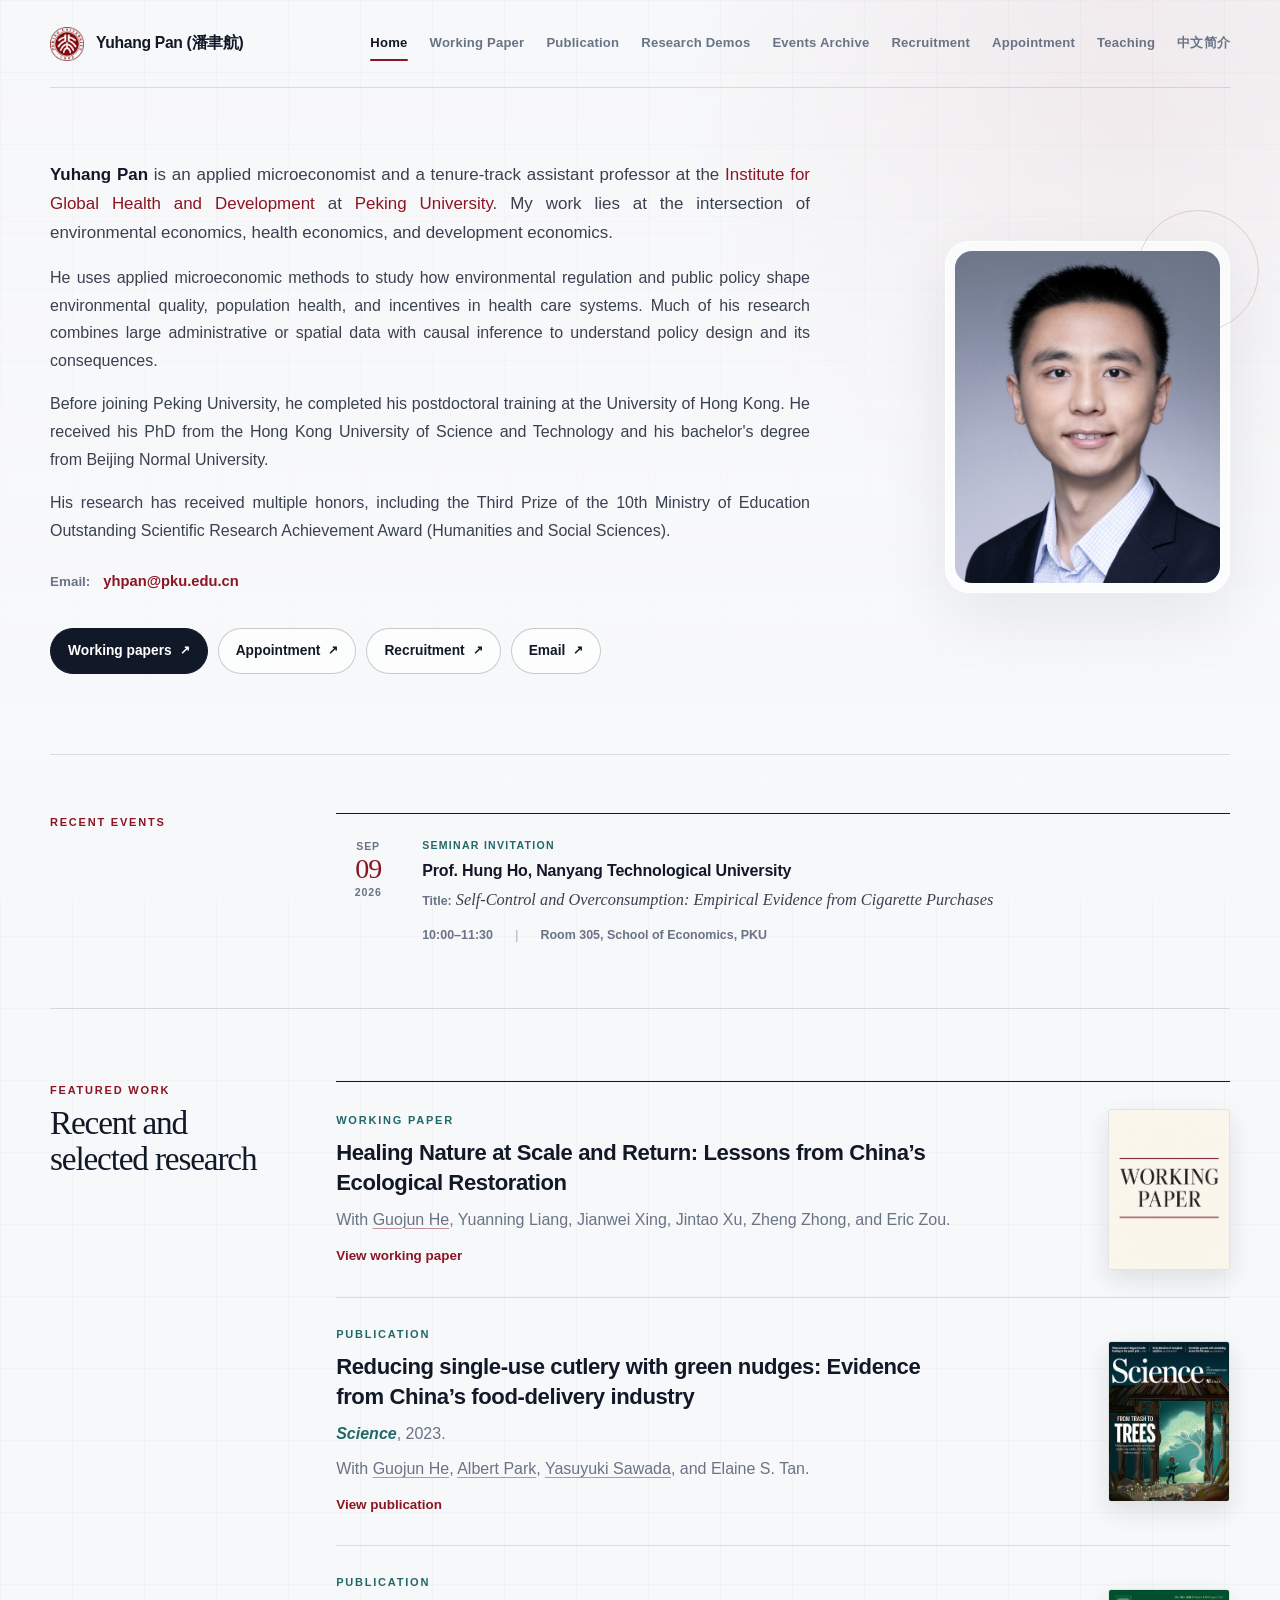
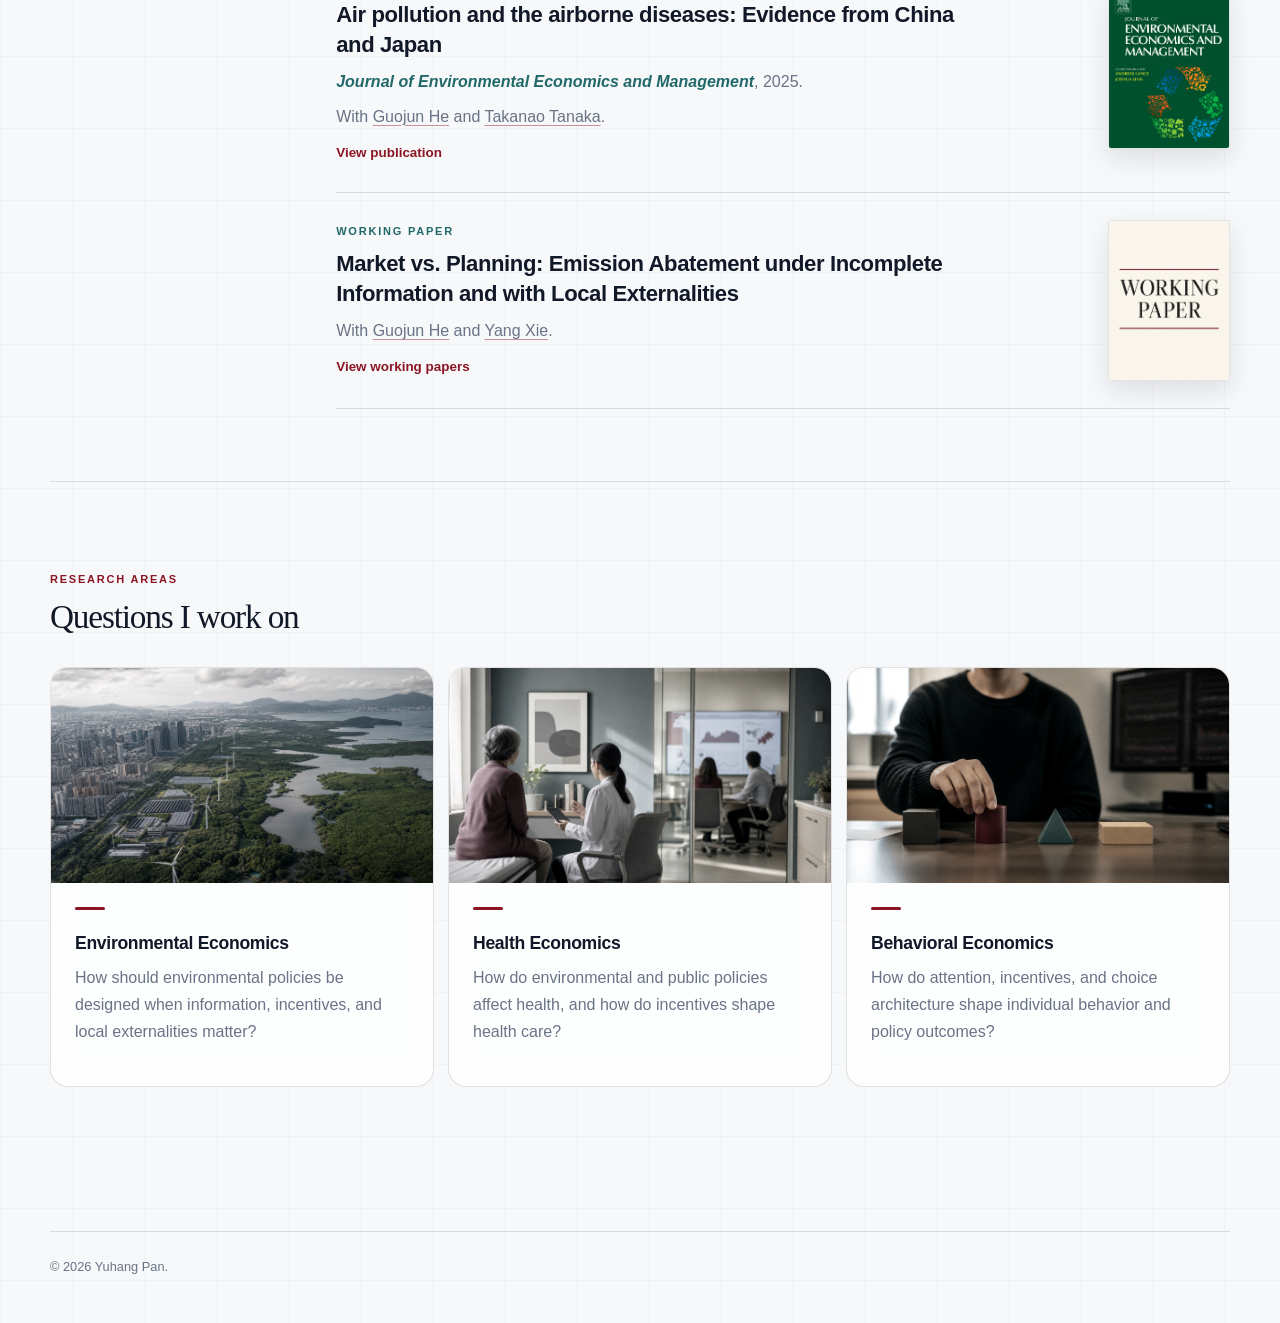
==== commit 3eb50900: "Add ecological restoration working paper" ====
--- a/index.html
+++ b/index.html
@@ -87,6 +87,15 @@
           <div class="feature-list">
             <article class="feature-item">
               <div class="feature-copy">
+                <p class="tag">Working Paper</p>
+                <h3>Healing Nature at Scale and Return: Lessons from China’s Ecological Restoration</h3>
+                <p class="publication-authors">With <a href="https://www.guojunhe.com/">Guojun He</a>, Yuanning Liang, Jianwei Xing, Jintao Xu, Zheng Zhong, and Eric Zou.</p>
+                <a href="working-papers.html">View working paper</a>
+              </div>
+              <img class="publication-cover" src="assets/cover-working-paper.jpg" alt="Working paper cover illustrating environmental restoration" />
+            </article>
+            <article class="feature-item">
+              <div class="feature-copy">
                 <p class="tag">Publication</p>
                 <h3>Reducing single-use cutlery with green nudges: Evidence from China’s food-delivery industry</h3>
                 <p class="publication-venue"><em>Science</em>, 2023.</p>
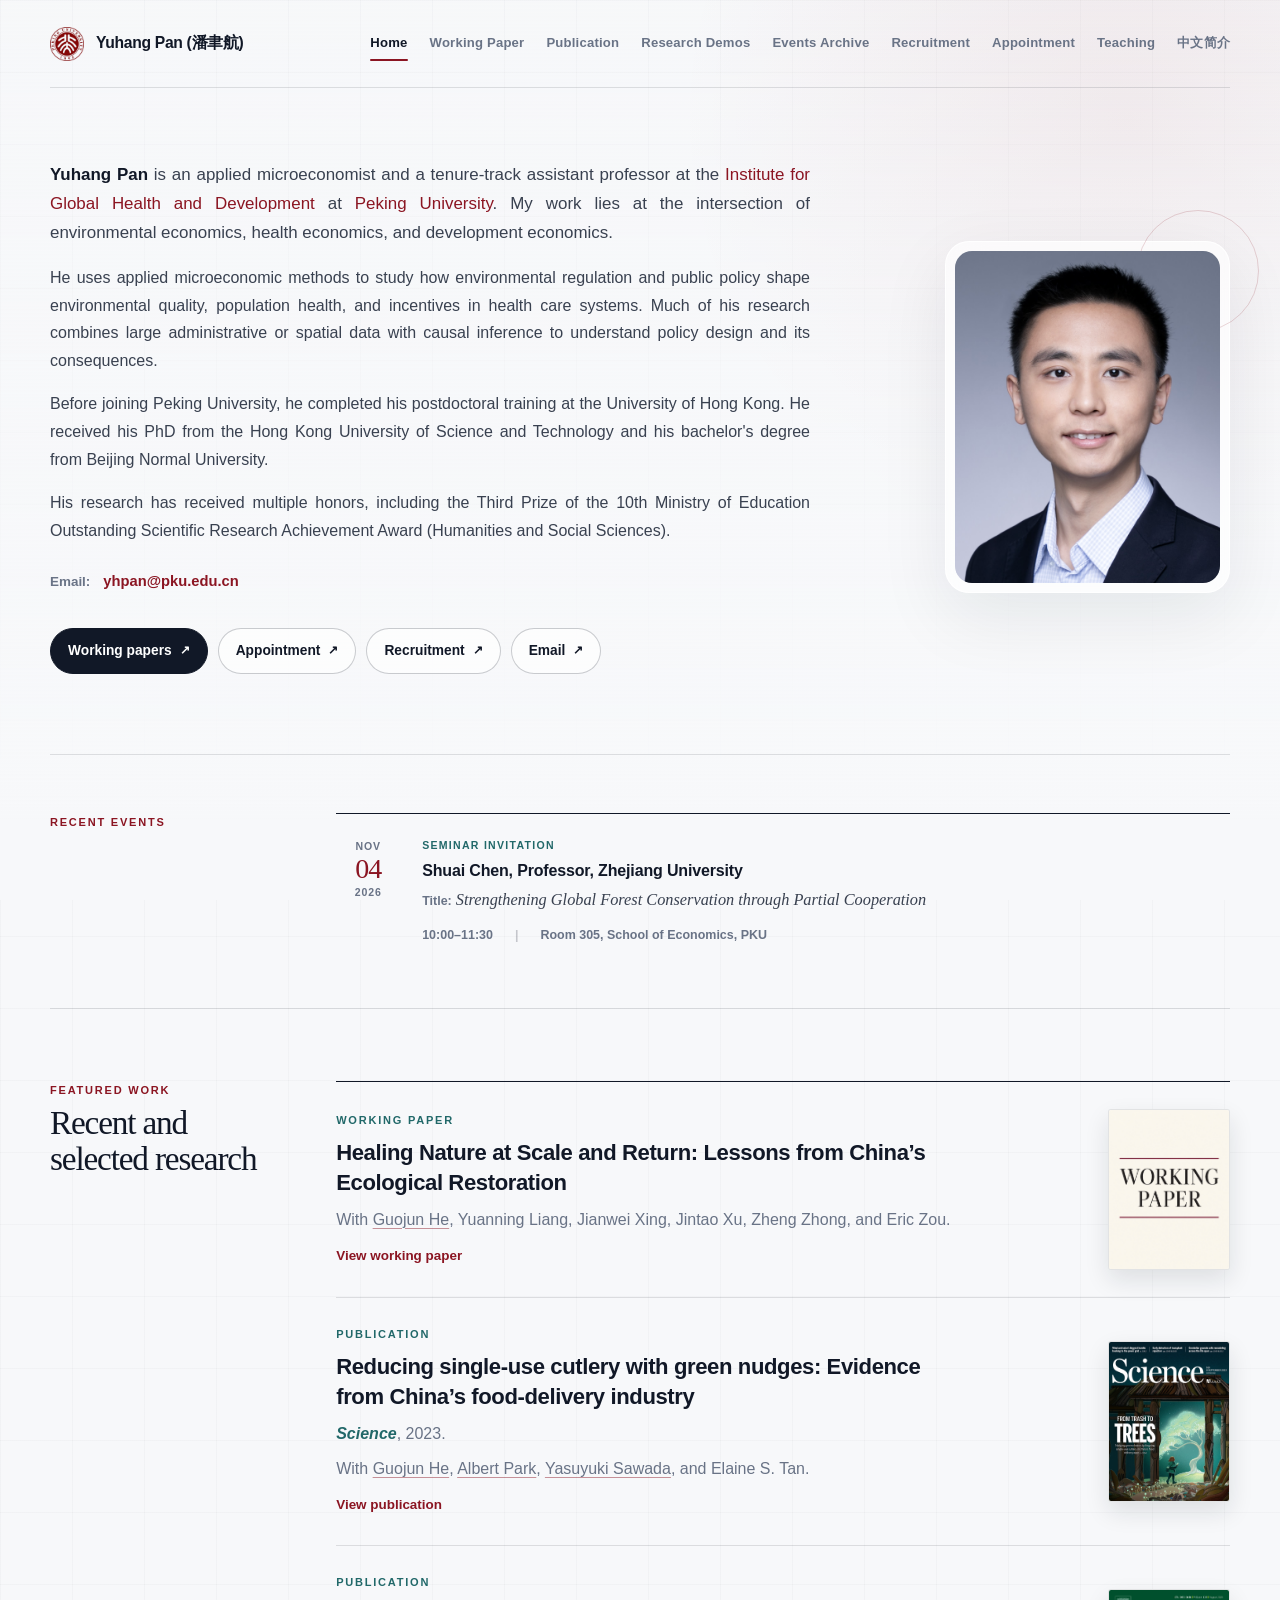
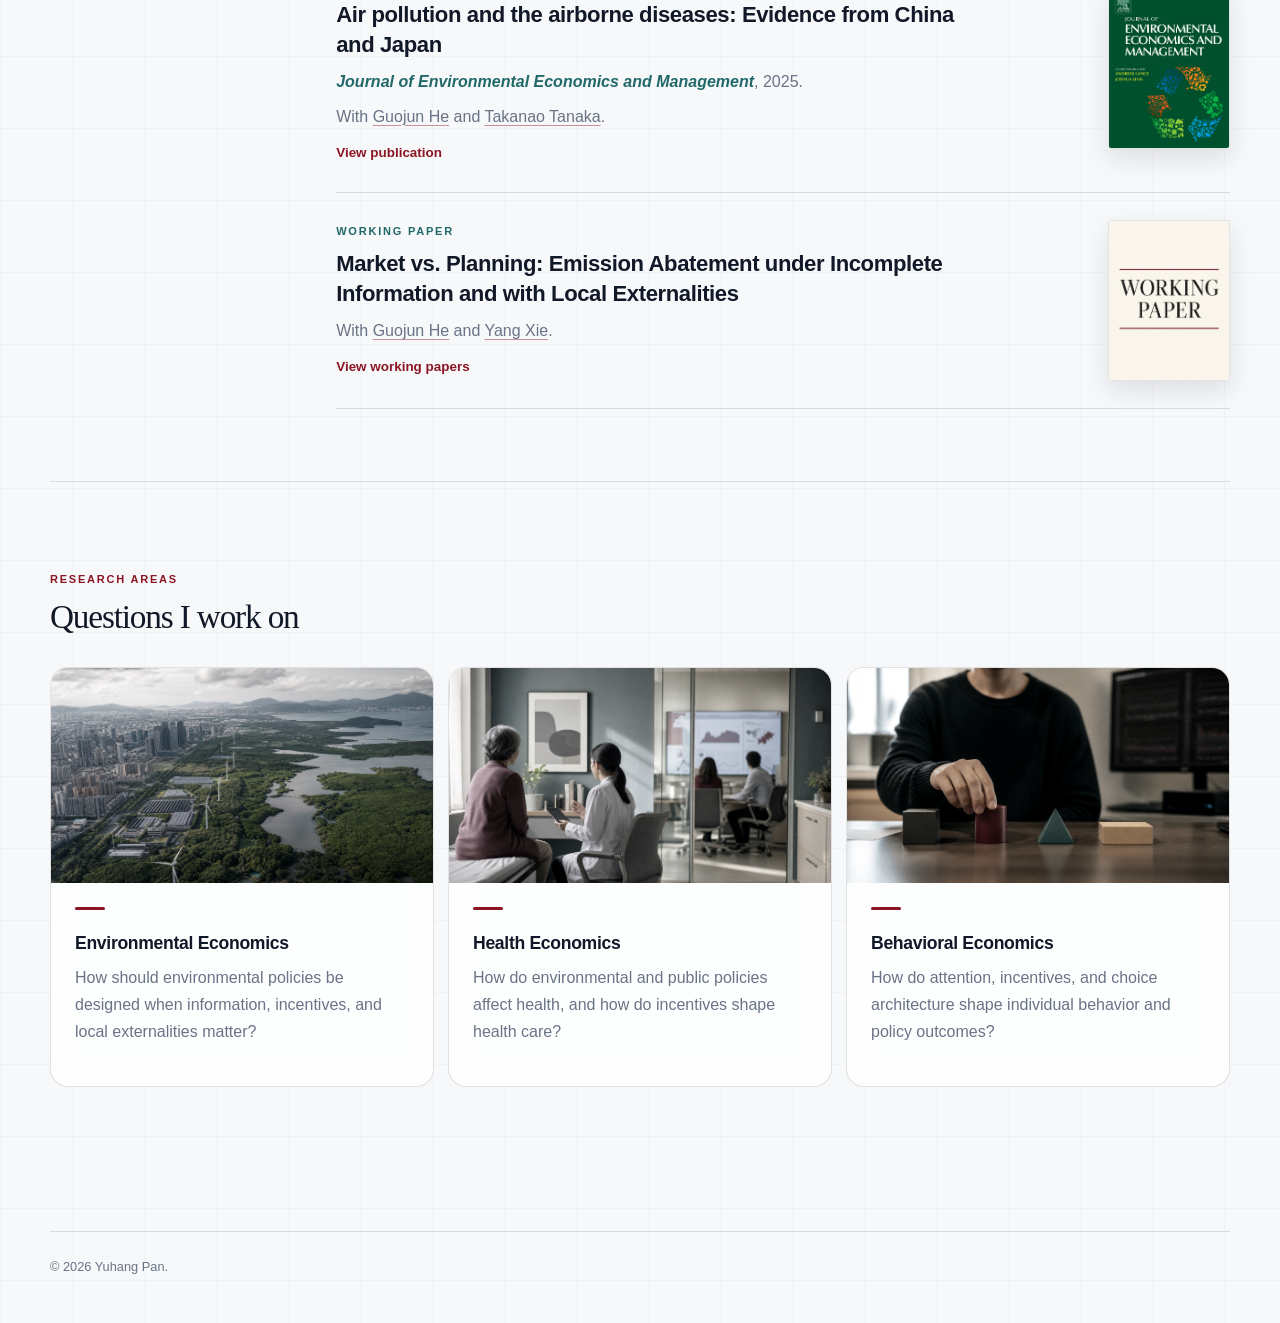
==== commit 6b45534b: "Add Chinese publication and November seminar" ====
--- a/index.html
+++ b/index.html
@@ -69,11 +69,11 @@
             <p class="section-kicker" id="recent-events-title">Recent Events</p>
           </div>
           <article class="event-card">
-            <div class="event-date"><span>SEP</span><strong>09</strong><span>2026</span></div>
+            <div class="event-date"><span>NOV</span><strong>04</strong><span>2026</span></div>
             <div class="event-copy">
               <p class="event-type">Seminar Invitation</p>
-              <h3>Prof. Hung Ho, Nanyang Technological University</h3>
-              <p class="event-title"><span>Title:</span> <cite>Self-Control and Overconsumption: Empirical Evidence from Cigarette Purchases</cite></p>
+              <h3>Shuai Chen, Professor, Zhejiang University</h3>
+              <p class="event-title"><span>Title:</span> <cite>Strengthening Global Forest Conservation through Partial Cooperation</cite></p>
               <p class="event-meta"><span>10:00–11:30</span><span>Room 305, School of Economics, PKU</span></p>
             </div>
           </article>
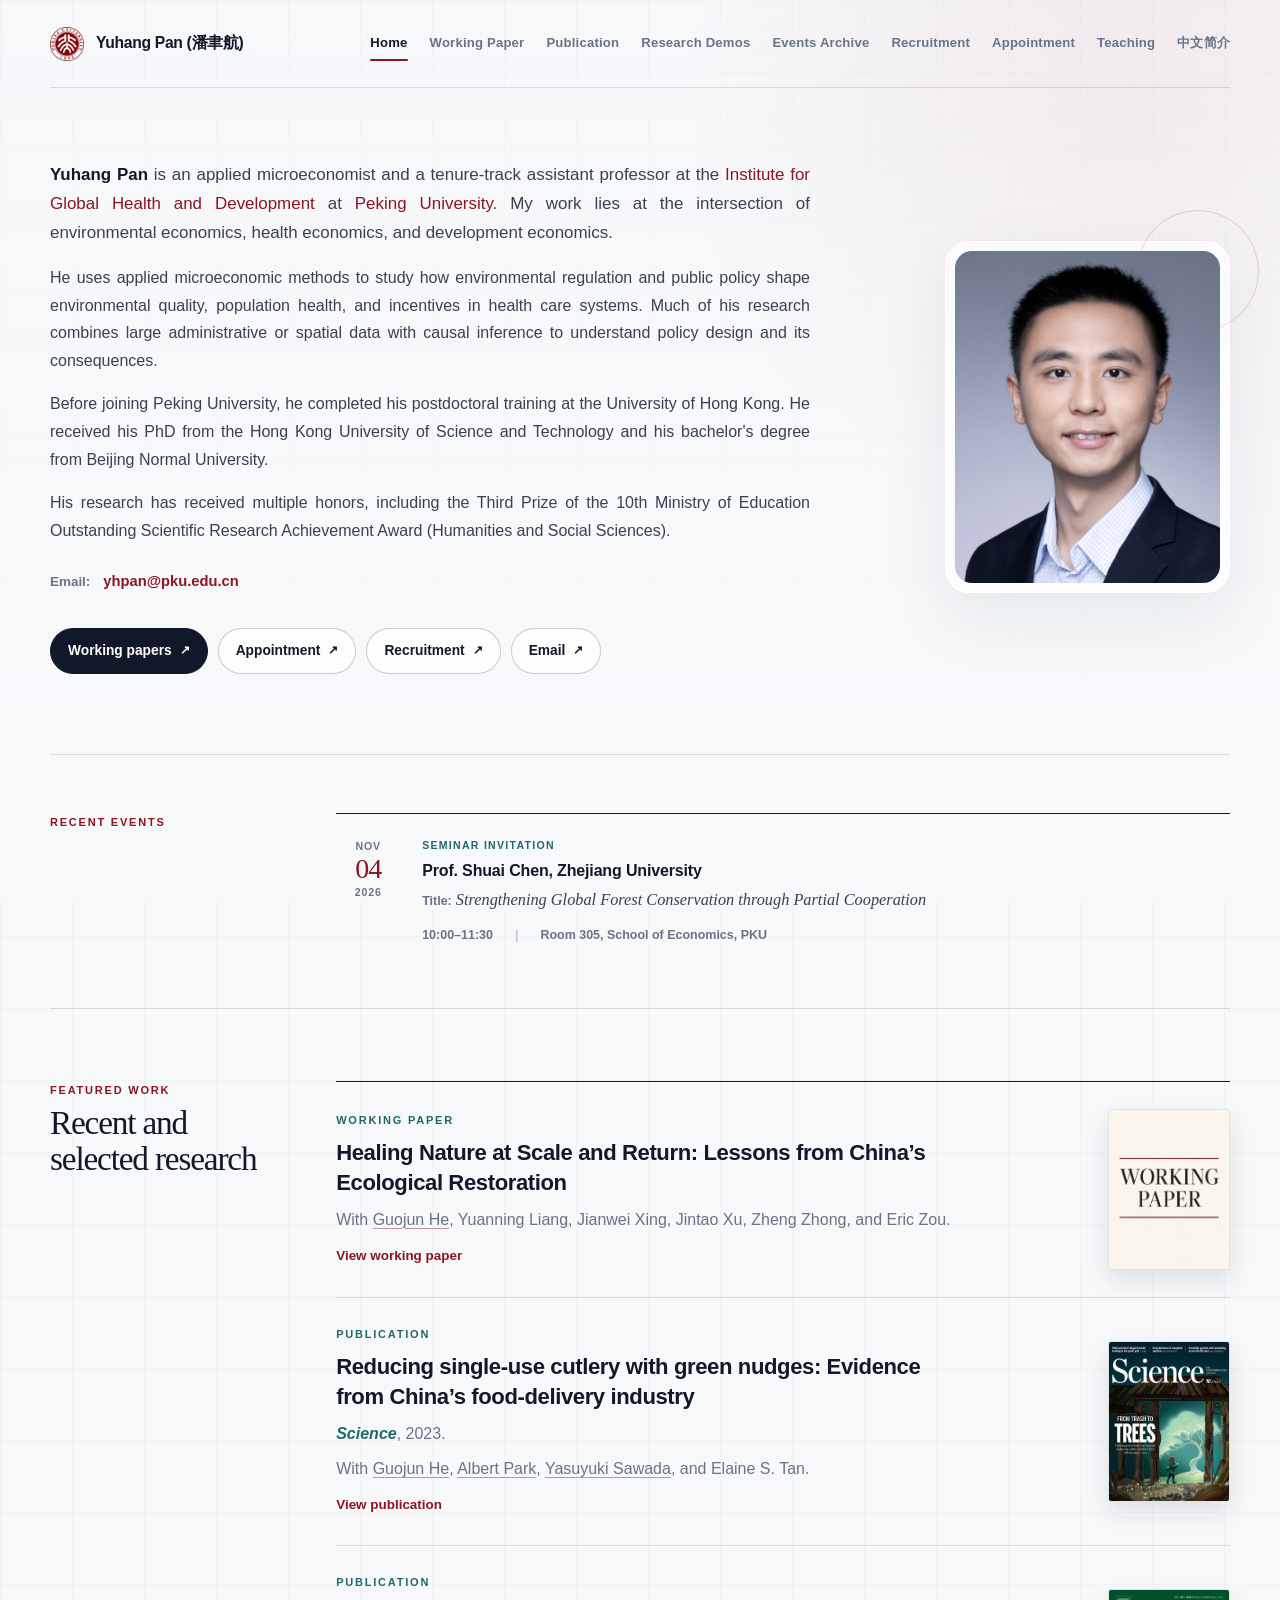
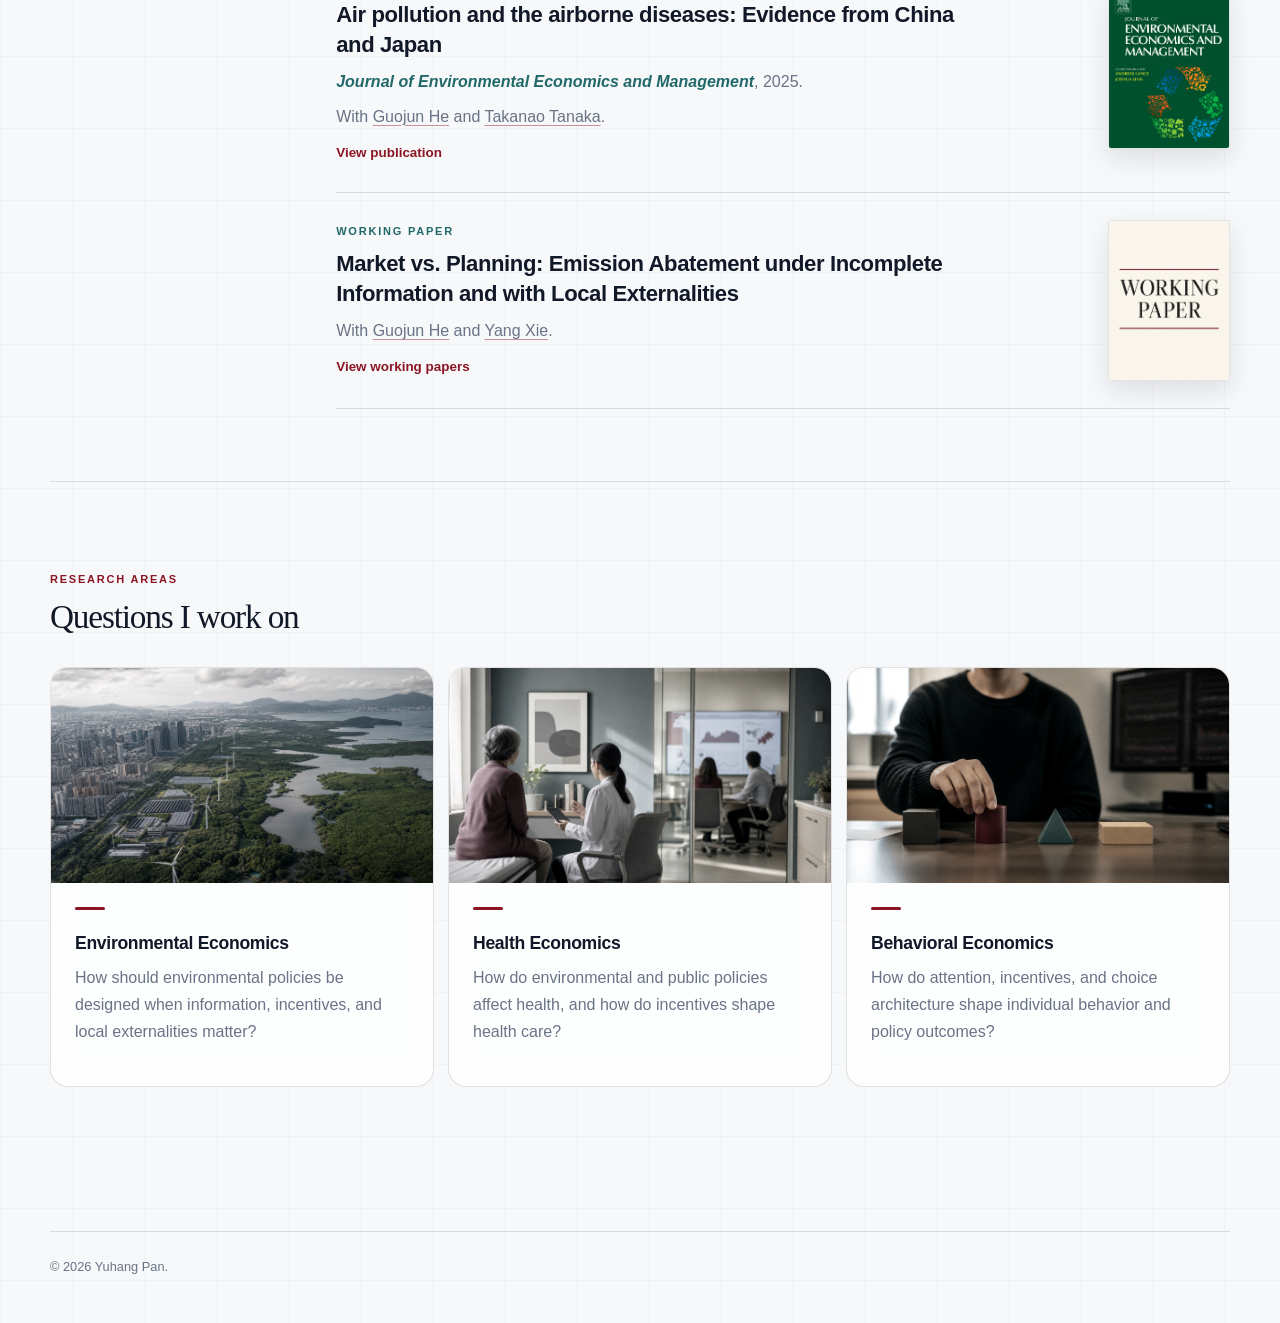
==== commit 6d8d5f1b: "Update Shuai Chen event title" ====
--- a/index.html
+++ b/index.html
@@ -72,7 +72,7 @@
             <div class="event-date"><span>NOV</span><strong>04</strong><span>2026</span></div>
             <div class="event-copy">
               <p class="event-type">Seminar Invitation</p>
-              <h3>Shuai Chen, Professor, Zhejiang University</h3>
+              <h3>Prof. Shuai Chen, Zhejiang University</h3>
               <p class="event-title"><span>Title:</span> <cite>Strengthening Global Forest Conservation through Partial Cooperation</cite></p>
               <p class="event-meta"><span>10:00–11:30</span><span>Room 305, School of Economics, PKU</span></p>
             </div>
--- a/styles.css
+++ b/styles.css
@@ -246,6 +246,7 @@
 .events-page { max-width: 1040px; }
 .events-year { display: grid; grid-template-columns: 120px minmax(0, 1fr); gap: 42px; border-top: 1px solid var(--ink); }
 .events-year > h2 { margin: 28px 0 0; font-family: Inter, ui-sans-serif, sans-serif; font-size: 1rem; font-weight: 700; letter-spacing: 0; }
+.events-year > .archive-event { grid-column: 2; }
 .archive-event { margin: 0; padding: 23px 0 27px; border-top: 0; border-bottom: 1px solid var(--line); }
 .demo-card { display: grid; grid-template-columns: minmax(0, 1fr) auto; gap: 42px; align-items: center; padding: 34px; border: 1px solid var(--line); border-radius: var(--radius); background: var(--surface); box-shadow: 0 18px 45px rgba(17,24,39,0.05); }
 .demo-card h2 { margin-bottom: 14px; font-size: clamp(1.65rem, 3vw, 2.35rem); }
@@ -324,6 +325,7 @@
   .contact-list { grid-template-columns: 1fr; gap: 2px; }
   .zh-profile, .demo-card, .events-year { grid-template-columns: 1fr; }
   .events-year { gap: 0; }
+  .events-year > .archive-event { grid-column: 1; }
   .zh-profile .profile-card { position: static; }
   .demo-card .button { justify-self: start; }
   .event-meta { display: grid; gap: 2px; }
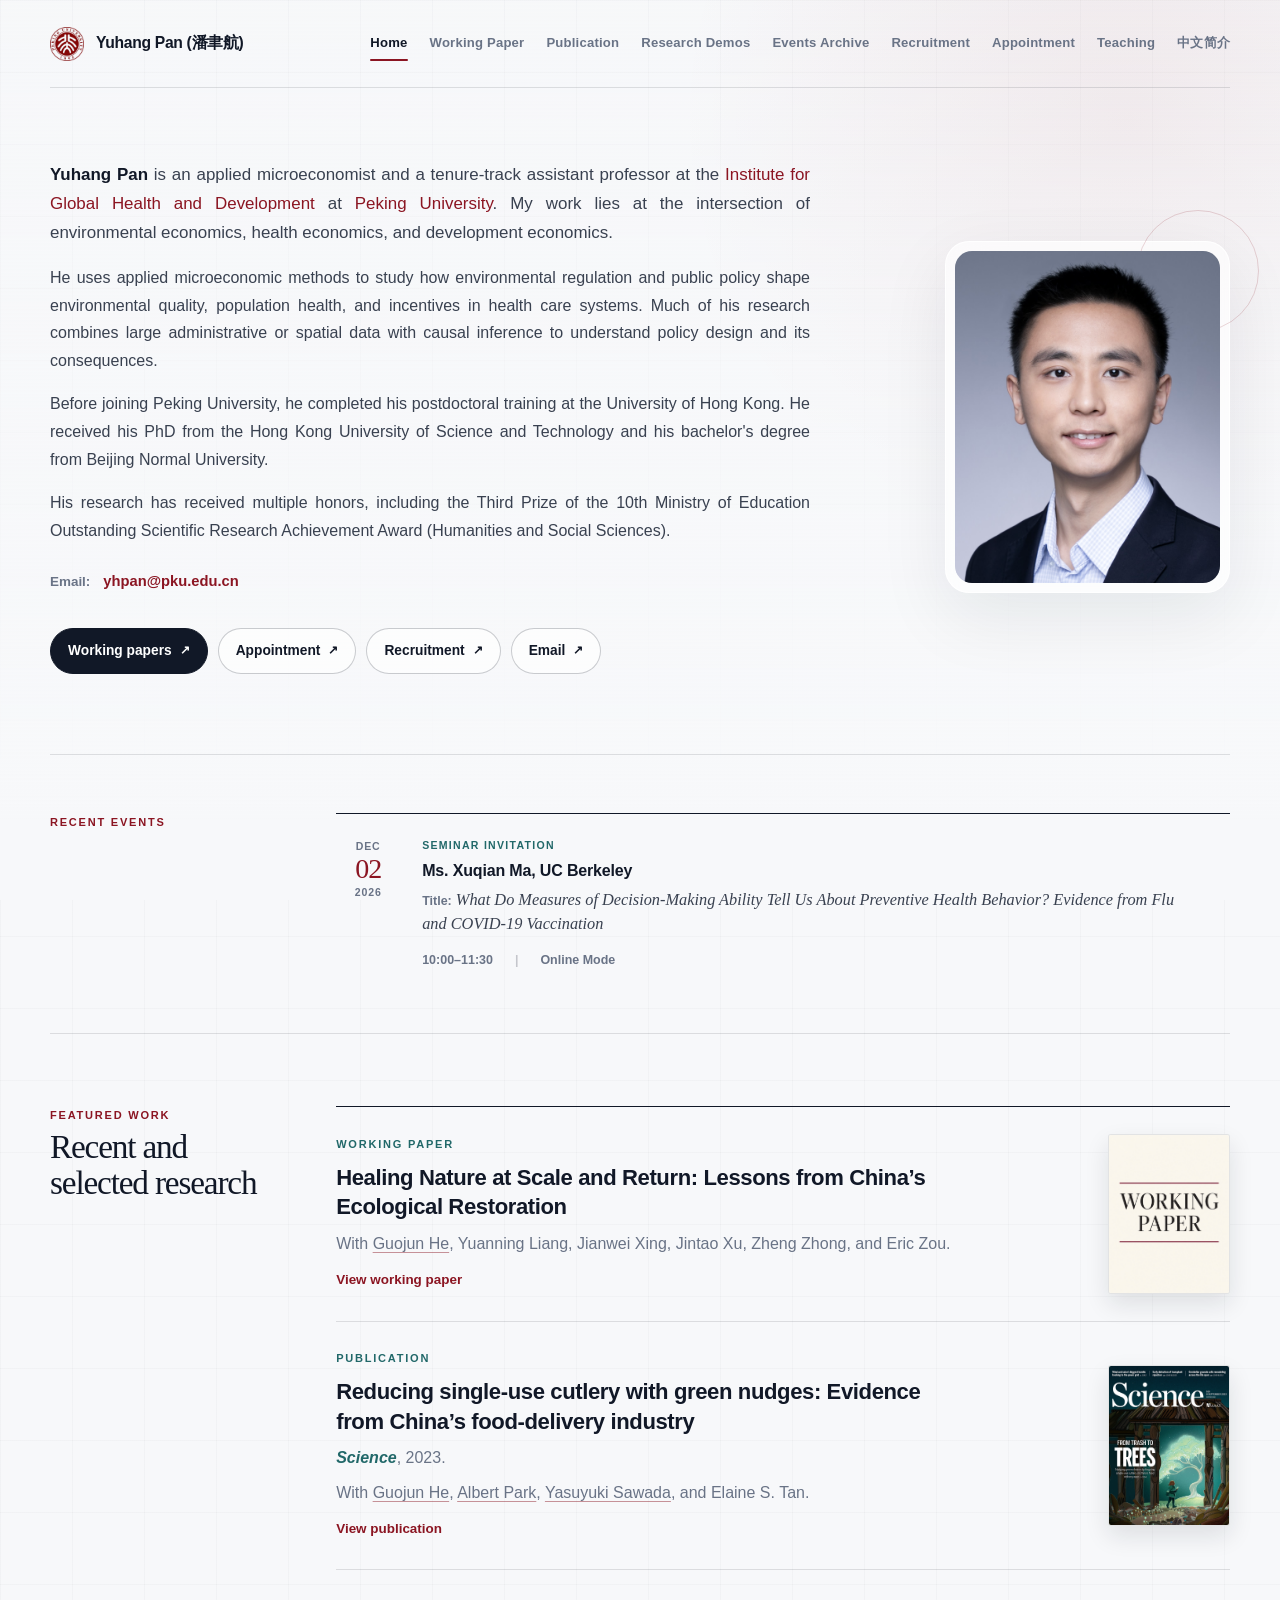
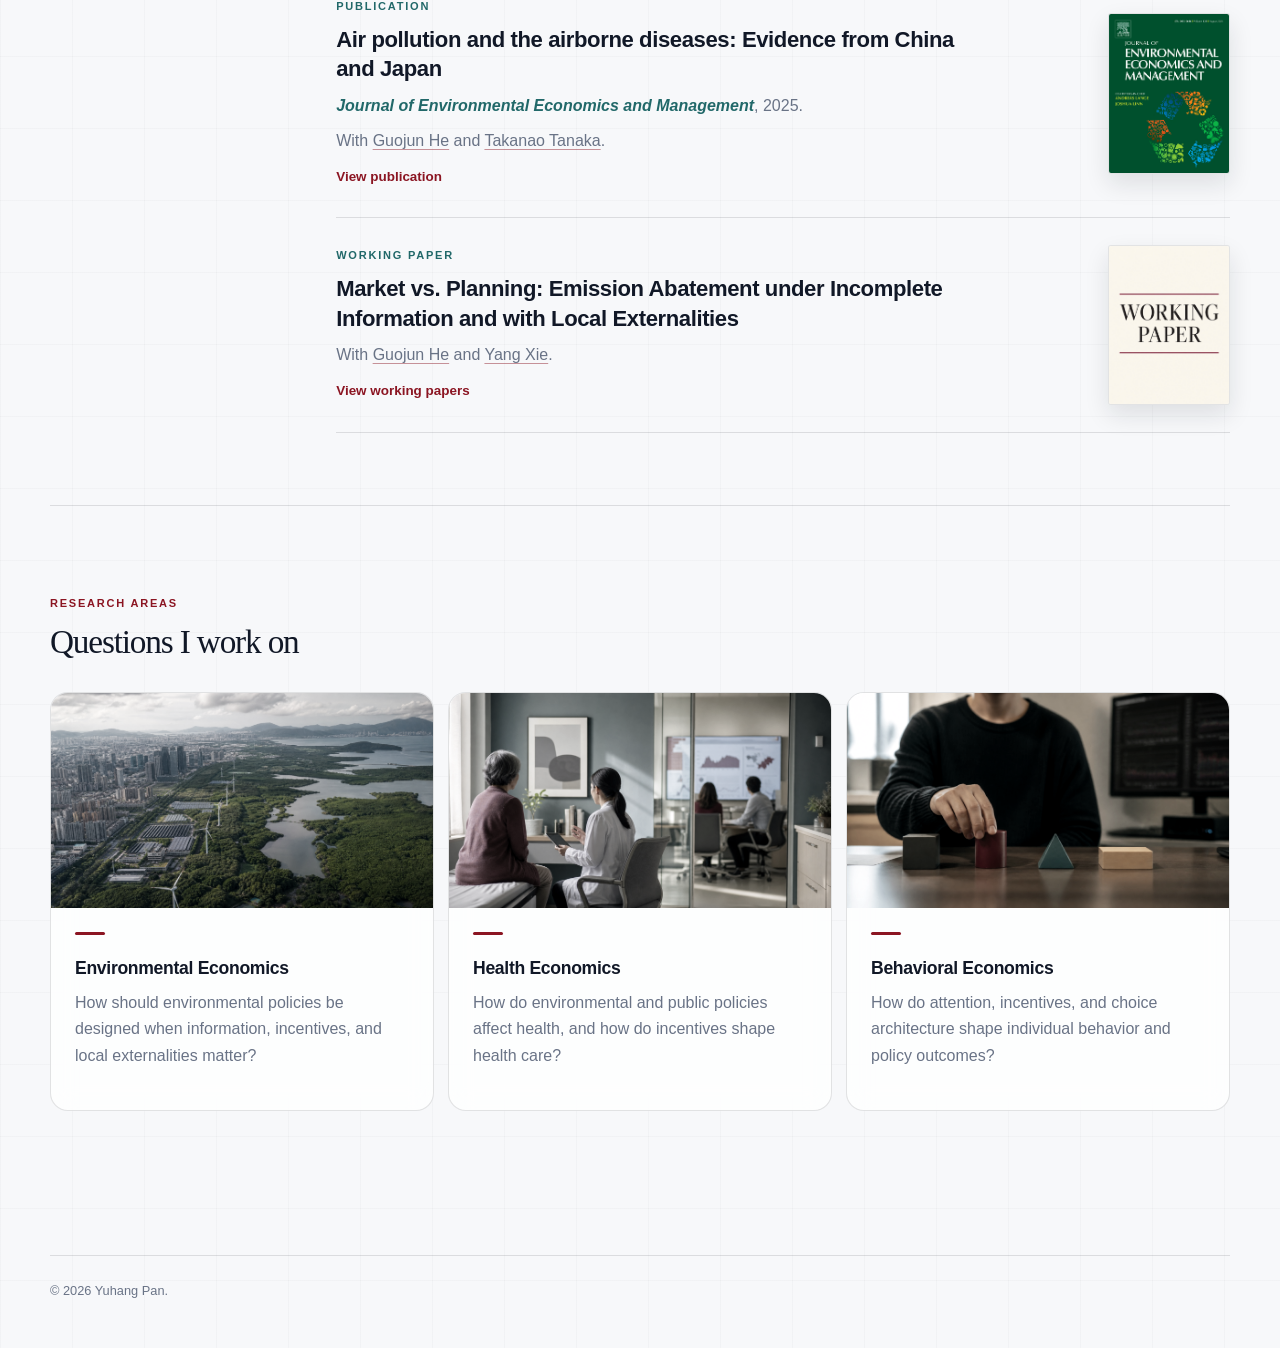
==== commit 08ff12d6: "Add December seminar event" ====
--- a/index.html
+++ b/index.html
@@ -69,12 +69,12 @@
             <p class="section-kicker" id="recent-events-title">Recent Events</p>
           </div>
           <article class="event-card">
-            <div class="event-date"><span>NOV</span><strong>04</strong><span>2026</span></div>
+            <div class="event-date"><span>DEC</span><strong>02</strong><span>2026</span></div>
             <div class="event-copy">
               <p class="event-type">Seminar Invitation</p>
-              <h3>Prof. Shuai Chen, Zhejiang University</h3>
-              <p class="event-title"><span>Title:</span> <cite>Strengthening Global Forest Conservation through Partial Cooperation</cite></p>
-              <p class="event-meta"><span>10:00–11:30</span><span>Room 305, School of Economics, PKU</span></p>
+              <h3>Ms. Xuqian Ma, UC Berkeley</h3>
+              <p class="event-title"><span>Title:</span> <cite>What Do Measures of Decision-Making Ability Tell Us About Preventive Health Behavior? Evidence from Flu and COVID-19 Vaccination</cite></p>
+              <p class="event-meta"><span>10:00–11:30</span><span>Online Mode</span></p>
             </div>
           </article>
         </section>
--- a/styles.css
+++ b/styles.css
@@ -243,16 +243,70 @@
 .zh-profile { display: grid; grid-template-columns: minmax(0, 1fr) 250px; gap: clamp(42px, 7vw, 82px); align-items: start; }
 .zh-profile .profile-card { position: sticky; top: 28px; }
 .demos-page { max-width: 1040px; }
+.demo-list { display: grid; gap: 18px; }
 .events-page { max-width: 1040px; }
 .events-year { display: grid; grid-template-columns: 120px minmax(0, 1fr); gap: 42px; border-top: 1px solid var(--ink); }
 .events-year > h2 { margin: 28px 0 0; font-family: Inter, ui-sans-serif, sans-serif; font-size: 1rem; font-weight: 700; letter-spacing: 0; }
 .events-year > .archive-event { grid-column: 2; }
 .archive-event { margin: 0; padding: 23px 0 27px; border-top: 0; border-bottom: 1px solid var(--line); }
-.demo-card { display: grid; grid-template-columns: minmax(0, 1fr) auto; gap: 42px; align-items: center; padding: 34px; border: 1px solid var(--line); border-radius: var(--radius); background: var(--surface); box-shadow: 0 18px 45px rgba(17,24,39,0.05); }
+.demo-card { display: grid; grid-template-columns: 190px minmax(0, 1fr) auto; gap: 30px; align-items: center; padding: 26px; border: 1px solid var(--line); border-radius: var(--radius); background: var(--surface); box-shadow: 0 18px 45px rgba(17,24,39,0.05); }
+.demo-card:not(:has(.demo-card-image)) { grid-template-columns: minmax(0, 1fr) auto; padding: 34px; }
+.demo-card-image { display: block; width: 190px; aspect-ratio: 3 / 2; border-radius: 13px; object-fit: cover; box-shadow: 0 10px 24px rgba(17,24,39,0.1); }
 .demo-card h2 { margin-bottom: 14px; font-size: clamp(1.65rem, 3vw, 2.35rem); }
 .demo-card p { margin-bottom: 0; color: var(--ink-soft); }
 .demo-card .tag { margin-bottom: 9px; color: var(--signal); }
 .demo-card .button { white-space: nowrap; }
+.participation-page { max-width: 900px; }
+.participation-intro { margin-bottom: 42px; }
+.participation-intro h1 { margin-bottom: 24px; font-size: clamp(2.5rem, 5vw, 4.5rem); }
+.participation-intro > p:last-child { max-width: 760px; color: var(--ink-soft); }
+.participation-visual { display: block; width: 100%; aspect-ratio: 2.15 / 1; margin: -10px 0 34px; border: 1px solid var(--line); border-radius: 22px; object-fit: cover; object-position: center; box-shadow: var(--shadow); }
+.participation-form { display: grid; gap: 28px; padding: clamp(24px, 5vw, 46px); border: 1px solid var(--line); border-radius: 24px; background: rgba(255,255,255,0.76); box-shadow: var(--shadow); }
+.form-honeypot { position: absolute; left: -10000px; width: 1px; height: 1px; overflow: hidden; }
+.form-grid { display: grid; gap: 20px; }
+.form-grid.two-columns { grid-template-columns: repeat(2, minmax(0, 1fr)); }
+.field { display: grid; gap: 8px; }
+.field > span, .choice-fieldset legend { color: var(--ink); font-size: 0.9rem; font-weight: 720; }
+.field em, .choice-fieldset em, .choice-options em, .influence-scale em { color: var(--muted); font-size: 0.82rem; font-style: normal; font-weight: 520; }
+.field input, .field textarea { width: 100%; border: 1px solid var(--line-strong); border-radius: 11px; background: #fff; color: var(--ink); font: inherit; line-height: 1.5; transition: border-color 160ms ease, box-shadow 160ms ease; }
+.field input { min-height: 48px; padding: 10px 13px; }
+.field textarea { min-height: 112px; padding: 12px 13px; resize: vertical; }
+.field input:focus, .field textarea:focus { outline: 0; border-color: var(--accent); box-shadow: 0 0 0 3px rgba(139,21,34,0.12); }
+.field textarea::placeholder { color: #9299a6; }
+.choice-fieldset { margin: 0; padding: 0; border: 0; }
+.choice-fieldset legend { margin-bottom: 13px; padding: 0; }
+.choice-fieldset legend em { display: block; margin-top: 2px; }
+.choice-options { display: grid; grid-template-columns: repeat(2, minmax(0, 1fr)); gap: 10px; }
+.choice-options label, .influence-scale label { position: relative; display: flex; gap: 10px; align-items: flex-start; padding: 13px 14px; border: 1px solid var(--line); border-radius: 11px; background: rgba(247,248,250,0.72); cursor: pointer; }
+.choice-options label:hover, .influence-scale label:hover { border-color: var(--line-strong); background: #fff; }
+.choice-options input, .influence-scale input { margin: 5px 0 0; accent-color: var(--accent); }
+.choice-options span { font-size: 0.88rem; font-weight: 650; line-height: 1.35; }
+.choice-options em { display: block; margin-top: 2px; }
+.influence-scale { display: grid; grid-template-columns: repeat(5, minmax(0, 1fr)); gap: 8px; }
+.influence-scale label { min-height: 100px; align-items: flex-start; padding: 12px 10px; }
+.influence-scale span { color: var(--ink-soft); font-size: 0.76rem; line-height: 1.3; }
+.influence-scale strong { display: block; margin-bottom: 4px; color: var(--accent); font-family: "Iowan Old Style", "Palatino Linotype", Georgia, serif; font-size: 1.35rem; font-weight: 600; }
+.form-submit-row { display: flex; justify-content: space-between; gap: 24px; align-items: center; padding-top: 22px; border-top: 1px solid var(--line); }
+.privacy-note { margin: 0; color: var(--muted); font-size: 0.76rem; line-height: 1.5; }
+.participation-form button { border: 0; cursor: pointer; white-space: nowrap; }
+.scenario-block { display: grid; gap: 12px; padding: 24px; border: 1px solid var(--line); border-radius: 16px; background: rgba(247,248,250,0.68); }
+.scenario-block .scenario-number { margin: 0; color: var(--signal); font-size: 0.68rem; font-weight: 760; letter-spacing: 0.14em; text-transform: uppercase; }
+.scenario-block h2 { margin: 0; font-family: Inter, ui-sans-serif, sans-serif; font-size: 1.12rem; font-weight: 720; letter-spacing: -0.015em; }
+.scenario-block h2 span { display: block; margin-top: 3px; color: var(--muted); font-size: 0.78rem; font-weight: 560; letter-spacing: 0; }
+.scenario-block > p:not(.scenario-number) { margin: 0; color: var(--ink-soft); font-size: 0.9rem; }
+.amount-field { max-width: 260px; margin-top: 4px; }
+.amount-input { position: relative; display: block; }
+.amount-input b { position: absolute; z-index: 1; top: 50%; left: 14px; color: var(--muted); font-weight: 650; transform: translateY(-50%); }
+.amount-input input { padding-left: 34px; }
+.kt-question { padding: 25px; border: 1px solid var(--line); border-radius: 16px; background: rgba(247,248,250,0.68); }
+.kt-question legend { width: 100%; margin-bottom: 18px; }
+.kt-question legend > span { display: block; margin-bottom: 8px; color: var(--signal); font-size: 0.68rem; font-weight: 760; letter-spacing: 0.14em; text-transform: uppercase; }
+.kt-question legend em { margin-top: 6px; }
+.kt-question .choice-options strong { display: block; margin-bottom: 5px; color: var(--accent); font-size: 0.74rem; letter-spacing: 0.08em; text-transform: uppercase; }
+.submission-page { display: grid; place-items: center; min-height: calc(100vh - 140px); }
+.submission-card { width: min(100%, 680px); padding: clamp(32px, 7vw, 66px); border: 1px solid var(--line); border-radius: 24px; background: var(--surface); box-shadow: var(--shadow); text-align: center; }
+.submission-card h1 { margin-bottom: 20px; font-size: clamp(3rem, 7vw, 5.3rem); }
+.submission-card p { margin-right: auto; margin-left: auto; color: var(--ink-soft); }
 .appointment-page { max-width: 100%; }
 .booking-intro { display: grid; grid-template-columns: minmax(0, 1fr) 310px; gap: clamp(44px, 8vw, 100px); align-items: end; padding-bottom: 58px; }
 .booking-intro h1 { margin-bottom: 26px; font-size: clamp(3rem, 6vw, 5.4rem); }
@@ -323,7 +377,13 @@
   .publication-cover { width: 88px; }
   .lab-grid { grid-template-columns: 1fr 1fr; }
   .contact-list { grid-template-columns: 1fr; gap: 2px; }
-  .zh-profile, .demo-card, .events-year { grid-template-columns: 1fr; }
+  .zh-profile, .demo-card, .demo-card:not(:has(.demo-card-image)), .events-year { grid-template-columns: 1fr; }
+  .demo-card-image { width: 100%; aspect-ratio: 2 / 1; }
+  .form-grid.two-columns, .choice-options { grid-template-columns: 1fr; }
+  .influence-scale { grid-template-columns: 1fr; }
+  .influence-scale label { min-height: 0; }
+  .form-submit-row { display: grid; }
+  .form-submit-row .button { justify-self: start; }
   .events-year { gap: 0; }
   .events-year > .archive-event { grid-column: 1; }
   .zh-profile .profile-card { position: static; }
